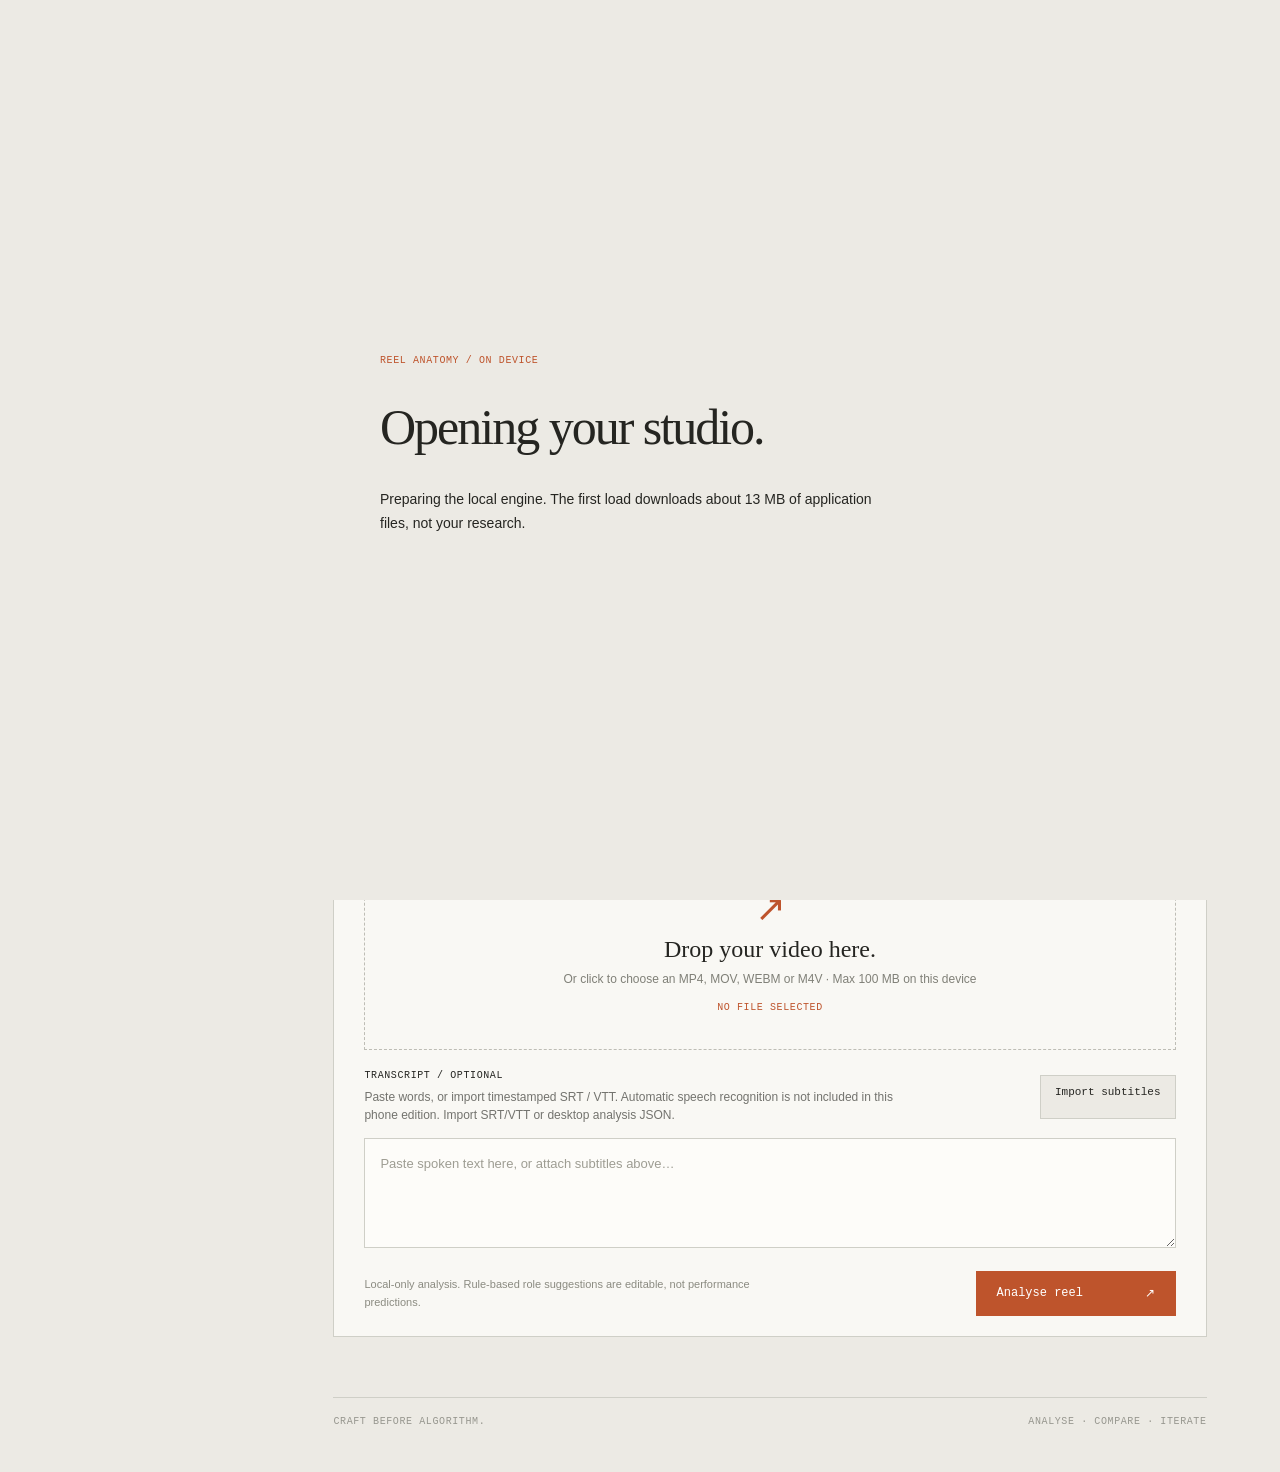
==== index.html @ b892394a "Publish standalone phone studio build fe74032a5f637b18" ====
<!doctype html>
<html lang="en">
<head>
  <meta charset="utf-8">
  <meta name="viewport" content="width=device-width, initial-scale=1, viewport-fit=cover">
  <meta name="referrer" content="no-referrer"><meta http-equiv="Content-Security-Policy" content="default-src 'self'; script-src 'self' 'unsafe-eval' 'wasm-unsafe-eval'; worker-src 'self' blob:; style-src 'self' 'unsafe-inline'; img-src 'self' data: blob:; media-src 'self' blob:; connect-src 'self'; object-src 'none'; base-uri 'self'; form-action 'none'"><meta name="theme-color" content="#eceae4">
  <link rel="manifest" href="./manifest.webmanifest">
  <link rel="apple-touch-icon" href="./icons/icon-180.png">
  <meta name="apple-mobile-web-app-capable" content="yes">
  <meta name="apple-mobile-web-app-status-bar-style" content="default">
  <meta name="apple-mobile-web-app-title" content="Reel Anatomy">
  <title>Reel Anatomy · Creative analysis workbench</title>
  <link rel="stylesheet" href="./web/style.css">
  <link rel="stylesheet" href="./web/studio.css">
  <link rel="stylesheet" href="./phone.css">
<link rel="icon" href="./icons/icon-192.png"></head>
<body>
  <div class="shell">
    <header class="topbar">
      <div class="brand" aria-label="Reel Anatomy">
        <div class="brand-mark"><span></span><span></span><span></span></div>
        <div class="brand-name">REEL <strong>ANATOMY</strong></div>
      </div>
      <div class="top-center">ON-DEVICE RESEARCH / FILMING STUDIO <span class="version">04</span></div>
      <button id="install-phone" class="outline-button">Install</button><div class="header-right"><span class="live-dot"></span><span id="system-status">Checking local engine</span></div>
    </header>
    <div class="workspace">
      <aside class="sidebar">
        <div class="side-top">
          <div class="eyebrow">LIBRARY <span id="project-count">00</span></div>
          <button class="side-new" id="new-project">+ New analysis</button>
        </div>
        <nav id="project-list" class="project-list" aria-label="Saved projects"></nav>
        <div class="side-bottom">
          <span class="eyebrow">WORKFLOW</span>
          <p>01 / Import a video</p>
          <p>02 / Inspect speech &amp; edits</p>
          <p>03 / Compare what performed</p>
          <div class="privacy">PRIVATE BY DESIGN <span>↗</span><small>Video stays on this device. No automatic Instagram scraping or paid AI calls.</small></div>
        </div>
      </aside>
      <main class="main">
        <nav class="workspace-tabs" aria-label="Research workflow">
          <button data-studio-tab="library">Library</button><button data-studio-tab="breakdown" class="selected">Breakdown</button><button data-studio-tab="patterns">Patterns</button><button data-studio-tab="create">Studio</button><button data-studio-tab="results">Results</button><button data-studio-tab="settings" class="settings-tab">Settings</button>
        </nav>
        <div class="research-bar"><label>RESEARCH PROJECT <select id="research-select" aria-label="Research project"></select></label><button id="new-research" class="outline-button">New project</button><span id="research-context"></span></div>
        <section id="studio-library" class="studio-pane" hidden>
          <div class="studio-heading"><span class="kicker">01 / RESEARCH LIBRARY</span><h1>Find the pattern.<br><em>Keep the evidence.</em></h1><p>Collect relevant videos, not just winners. Keep source footage, observed results and your own experiments separate.</p></div>
          <form id="research-form" class="studio-card" hidden><h3>Define the question</h3><div class="form-grid"><label>Project name<input name="title" maxlength="120" required></label><label>Platform<select name="platform"><option value="instagram">Instagram</option><option value="youtube">YouTube</option><option value="tiktok">TikTok</option><option value="other">Other</option></select></label><label>Topic<input name="topic" maxlength="500" required></label><label>Audience<input name="audience" maxlength="500" required></label><label class="span-two">Objective<input name="objective" maxlength="500" required></label></div><button class="primary-button">Create research project</button></form>
          <details class="studio-card intake" open><summary>Import a collection</summary><p>Processing stays on this device. Keep the app visible while inspecting videos. Identical footage and transcripts reuse analysis; distinct publications remain separate records.</p>
            <form id="queue-form"><div class="form-grid"><label class="span-two">Videos<input id="queue-files" type="file" multiple accept=".mp4,.mov,.webm,.m4v" required></label><label class="span-two">Optional subtitles, matched by video filename<input id="queue-captions" type="file" multiple accept=".srt,.vtt,.txt"></label><label>Collection<select name="collection"><option value="reference">Reference posts</option><option value="own">Our published posts</option><option value="draft">Our drafts</option></select></label><label>Creator<input name="creator" maxlength="100" placeholder="Same creator name across comparable posts"></label><label>Topic cohort<input name="cohort" maxlength="120" placeholder="Example: software demonstrations"></label><label>Distribution<select name="distribution"><option value="unknown">Unknown</option><option value="organic">Organic, confirmed</option><option value="paid">Paid promotion</option></select></label></div><label class="check-label"><input name="rights_confirmed" type="checkbox" required> I own this footage or have permission to process it.</label><div class="actions"><button id="queue-submit" class="primary-button">Add to analysis queue ↗</button><span id="queue-upload-note" role="status"></span></div></form>
          </details>
          <div class="studio-card"><div class="section-top"><h3>Processing queue</h3><button id="queue-toggle" class="outline-button">Pause queue</button></div><p class="small-note">One worker at a time. Interrupted jobs require explicit resume. Pausing takes effect after the current job.</p><div id="queue-list"></div></div>
          <div class="library-tools"><label class="grow">Search titles, creators and transcripts<input id="research-search" type="search" placeholder="Find a phrase or subject…"></label><label>Collection<select id="collection-filter"><option value="">All collections</option><option value="reference">References</option><option value="own">Our posts</option><option value="draft">Our drafts</option></select></label></div>
          <div class="actions"><label class="file-mini">Import metadata CSV<input id="research-metadata-csv" type="file" accept=".csv"></label><label class="file-mini">Import snapshots CSV<input id="research-snapshot-csv" type="file" accept=".csv"></label><button id="export-library-template" class="outline-button">Export metadata template</button><button id="export-snapshot-template" class="outline-button">Snapshot template</button><button id="export-research" class="outline-button">Export research data</button></div>
          <div id="csv-import-result" class="small-note" role="status"></div><div id="research-posts" class="research-posts"></div>
        </section>
        <section id="studio-patterns" class="studio-pane" hidden>
          <div class="studio-heading"><span class="kicker">03 / PATTERNS</span><h1>Compare fairly.<br><em>Question the winners.</em></h1><p>Compare performance relative to earlier posts from the same creator. These are exploratory associations, never promises of virality.</p></div>
          <div class="library-tools"><label>Observation window<select id="pattern-window"><option value="24h">24 hours ± 6 hours</option><option value="72h">72 hours ± 12 hours</option><option value="7d">7 days ± 1 day</option><option value="lifetime">Lifetime, not age-matched</option></select></label><label>Metric definition<select id="pattern-definition"><option value="instagram_views">Instagram views</option><option value="youtube_views">YouTube views</option><option value="youtube_engaged_views">YouTube engaged views</option><option value="tiktok_views">TikTok views</option><option value="manual_views">Manually defined views</option></select></label><button id="find-patterns" class="primary-button">Compare evidence</button></div><div id="pattern-output"></div>
        </section>
        <section id="studio-create" class="studio-pane" hidden>
          <div class="studio-heading"><span class="kicker">04 / PRODUCTION STUDIO</span><h1>Make something<br><em>worth testing.</em></h1><p>Start with your audience, a truthful promise and footage you can actually make. Relevant examples inform structure, not imitation.</p></div>
          <form id="brief-form" class="studio-card"><div class="section-top"><h3>Our next post</h3><span class="pill">ORIGINAL BRIEF</span></div><div class="form-grid"><label>Topic<input name="topic" required maxlength="250" placeholder="What are we showing?"></label><label>Audience<input name="audience" required maxlength="500" placeholder="Who is this useful for?"></label><label>Goal<input name="goal" required maxlength="120" placeholder="Qualified interest, saves, shares…"></label><label class="span-two">Pattern to test, not a promised result<select id="brief-pattern" name="pattern_key"><option value="">Use my brief without a pattern claim</option><option value="opening_question">Question in the opening</option><option value="early_demo">Show the demonstration early</option><option value="early_proof">Show proof early</option><option value="cta">One clear call to action</option><option value="frequent_cuts">Purposeful visual changes</option></select></label><input type="hidden" id="brief-pattern-window" name="pattern_window" value="72h"><input type="hidden" id="brief-pattern-definition" name="pattern_definition" value="instagram_views"><label>Length in seconds<input name="duration" type="number" min="10" max="120" value="30" required></label><label class="span-two">The honest promise<input name="promise" required maxlength="500" placeholder="What can the viewer learn or see?"></label><label class="span-two">Method / what you will demonstrate<textarea name="method" required maxlength="800" rows="3"></textarea></label><label class="span-two">Actual proof or evidence you can show<textarea name="proof" required maxlength="1500" rows="3" placeholder="Use verified facts. Do not invent a result to complete the story."></textarea></label><label>Available footage<input name="footage" required maxlength="800" placeholder="Screen capture, talking head, product close-up…"></label><label>Tone<input name="tone" maxlength="120" placeholder="Direct, practical, calm…"></label><label class="span-two">One call to action<input name="cta" required maxlength="300"></label></div><button class="primary-button" id="create-plan">Build filming brief ↗</button><p class="small-note">The included planner is a transparent structured tool. Learned refinement belongs to the desktop edition; transfer its results by JSON.</p></form>
          <div class="library-tools"><label class="grow">Saved filming briefs<select id="plan-select"><option value="">Choose a brief</option></select></label><button id="load-plan" class="outline-button">Open brief</button></div><div id="plan-output"></div>
          <div class="studio-card"><h3>Review the rough cut</h3><p>Measure the uploaded draft against the selected brief. Checks cite actual timestamps and distinguish suggestions from observations.</p><form id="draft-review-form"><div class="form-grid"><label>Our draft<select id="draft-review-post" required></select></label><button class="primary-button">Review against open brief</button></div></form><div id="draft-review-output"></div></div>
        </section>
        <section id="studio-results" class="studio-pane" hidden>
          <div class="studio-heading"><span class="kicker">05 / RESULTS</span><h1>Write the hypothesis.<br><em>Then meet reality.</em></h1><p>Freeze what you intend to test before publication. Keep the original brief and record outcomes, including the ones that disappoint.</p></div>
          <form id="experiment-form" class="studio-card"><h3>Plan a test</h3><div class="form-grid"><label>Filming brief<select id="experiment-plan" required></select></label><label>Our draft / post<select id="experiment-post" required></select></label><label class="span-two">The one major change<textarea name="change" required maxlength="1000" rows="2" placeholder="Show the outcome before the explanation instead of introducing myself first."></textarea></label><label class="span-two">Hypothesis<textarea name="hypothesis" maxlength="1000" rows="2" placeholder="Leave blank to use the brief's hypothesis."></textarea></label><label class="span-two">Observation window<select name="window"><option value="72h">72 hours</option><option value="24h">24 hours</option><option value="7d">7 days</option></select></label><label class="span-two">Primary metric<input name="primary_metric" maxlength="200" placeholder="Leave blank to use the brief's metric."></label></div><button class="primary-button">Record prospective test</button></form><div id="experiment-output"></div>
        </section>
        <section id="studio-settings" class="studio-pane" hidden><div class="studio-heading"><span class="kicker">ON-DEVICE WORKSPACE</span><h1>Your research.<br><em>In your hands.</em></h1><p>This edition works without a desktop connection, account or pairing code. Research and video stay in this browser. There is no automatic cross-device sync.</p></div>
<div class="studio-card"><h3>Bring your work with you</h3><p>Import desktop analysis JSON, a research export, or a phone backup. Importing an analysis does not transfer its original video. Attach that separately for playback.</p><label class="file-mini">Import JSON files<input id="import-phone-json" type="file" accept=".json,application/json" multiple></label><div class="actions"><button id="export-backup" class="primary-button">Export library backup</button><button id="export-recovery" class="outline-button">Export pre-restore recovery</button><button id="share-export" class="outline-button" hidden>Share last export</button></div><p class="small-note">Backups include research, scripts, observations and analysis, not source video files. Browser storage can be evicted. Export important work.</p></div>
<div class="studio-card"><h3>Playback and storage</h3><p>Open an imported video in Breakdown first, then attach its original file here.</p><label class="file-mini">Attach original video<input id="attach-media" type="file" accept="video/*,.mp4,.mov,.webm"></label><div class="actions"><button id="persist-storage" class="outline-button">Request persistent storage</button></div><p id="offline-status" class="small-note">The offline cache is being prepared.</p></div>
<div class="studio-card"><h3>What is doing the work?</h3><p>The existing desktop comparison and planning code runs here inside a Pyodide browser worker. Scripts use the same transparent structured planner, not a learned language model. Local video inspection samples visual changes; it is not frame-accurate scene recognition.</p><p>For automatic transcription and deeper desktop analysis, use the Windows version and import its JSON results. No model, relay, remote desktop access or cloud inference is enabled here.</p><p><a href="./DONORS.md">Open-source credits and provenance</a></p></div>
<div hidden><button id="refresh-models">Models</button><p id="model-status"></p><form id="model-form"><select id="model-select"></select><input type="checkbox" id="model-enable"><button>Save</button></form></div></section>
        <dialog id="post-dialog" class="post-dialog"><div class="section-top"><h2 id="post-dialog-title">Post evidence</h2><button id="close-post-dialog" class="outline-button">Close</button></div><form id="post-meta-form"><div class="form-grid"><label class="span-two">Title<input name="title" maxlength="120" required></label><label>Creator<input name="creator" maxlength="100"></label><label>Cohort<input name="cohort" maxlength="120"></label><label>Collection<select name="collection"><option value="reference">Reference</option><option value="own">Our published post</option><option value="draft">Our draft</option></select></label><label>Distribution<select name="distribution"><option value="unknown">Unknown</option><option value="organic">Organic, confirmed</option><option value="paid">Paid</option></select></label><label>Platform<select name="platform"><option value="instagram">Instagram</option><option value="youtube">YouTube</option><option value="tiktok">TikTok</option><option value="other">Other</option></select></label><label>Format<select name="format"><option value="reel">Reel</option><option value="short">Short</option><option value="video">Video</option><option value="carousel">Carousel</option><option value="text">Text</option></select></label><label>Published, in your local timezone<input name="published_at" type="datetime-local" step="1"></label><label>Source link<input name="source_url" type="url" placeholder="https://…"></label></div><label class="check-label"><input name="rights_confirmed" type="checkbox"> Processing rights confirmed</label><button class="primary-button">Save metadata</button></form><hr><h3>Record an actual observation</h3><form id="snapshot-form"><div class="form-grid"><label>Window<select name="window"><option value="24h">24 hours</option><option value="72h">72 hours</option><option value="7d">7 days</option><option value="lifetime">Lifetime / current total</option></select></label><label>Metric definition<select name="definition"><option value="instagram_views">Instagram views</option><option value="youtube_views">YouTube views</option><option value="youtube_engaged_views">YouTube engaged views</option><option value="tiktok_views">TikTok views</option><option value="manual_views">Manual views</option></select></label><label class="span-two">Observed, in your local timezone<input name="observed_at" type="datetime-local" step="1" required></label><label>Views<input name="views" type="number" min="0" step="1"></label><label>Engaged views, if supplied<input name="engaged_views" type="number" min="0" step="1"></label><label>Likes<input name="likes" type="number" min="0" step="1"></label><label>Saves<input name="saves" type="number" min="0" step="1"></label><label>Shares<input name="shares" type="number" min="0" step="1"></label><label>Comments<input name="comments" type="number" min="0" step="1"></label><label>Qualified conversions<input name="conversions" type="number" min="0" step="1"></label><label>Average watch time, seconds<input name="average_watch_seconds" type="number" min="0" max="86400" step="0.01"></label><label>3-second retention, percent<input name="retention_3s_pct" type="number" min="0" max="100" step="0.01"></label><label>Completion rate, percent<input name="completion_pct" type="number" min="0" max="100" step="0.01"></label><p class="small-note span-two">Enter watch-time and retention only when your analytics source explicitly supplies them. No retention curve is inferred from views.</p><label class="span-two">Source / provenance<input name="source" maxlength="500" required placeholder="Account export, screenshot, manually observed public count…"></label></div><button class="primary-button">Append observation</button><p class="small-note">Missing values remain unknown. Timed observations must match the recorded publication age.</p></form><div id="post-snapshots"></div><hr><h3>Semantic evidence</h3><button id="deep-analyse-post" disabled class="outline-button">Learned analysis: desktop only</button><div id="semantic-output"></div></dialog>

        <section id="start-view" class="start-view">
          <div class="intro-meta"><span>CONTENT RESEARCH TOOLKIT</span><span>REEL / SHORT / UGC</span></div>
          <div class="intro">
            <span class="issue">THE BREAKDOWN / NO. 001</span>
            <h1>See how<br>the <em>frame</em> works.</h1>
            <p class="intro-deck">Dissect short-form video into what is said, what is shown and where the edit changes. Separate creative observations from actual performance evidence.</p>
          </div>
          <div class="form-stage">
            <div class="form-topline"><span>START AN ANALYSIS</span><span>01 <span class="slash">/</span> 03</span></div>
            <form id="upload-form">
              <label class="check-label"><input type="checkbox" required> I have permission to process this video on this device.</label><label class="drop-zone" id="drop-zone">
                <input id="video-file" name="video" type="file" accept="video/mp4,video/quicktime,video/webm,.m4v" multiple required>
                <span class="drop-icon">↗</span>
                <span class="drop-heading">Drop your video here.</span>
                <span class="drop-sub">Or click to choose an MP4, MOV, WEBM or M4V · Max 100 MB on this device</span>
                <span id="chosen-name" class="chosen-name">NO FILE SELECTED</span>
              </label>
              <div class="import-options">
                <div>
                  <div class="field-label">TRANSCRIPT / OPTIONAL</div>
                  <p>Paste words, or import timestamped SRT / VTT. Automatic speech recognition is not included in this phone edition. Import SRT/VTT or desktop analysis JSON.</p>
                </div>
                <label class="file-mini">Import subtitles<input id="captions-file" type="file" accept=".srt,.vtt,.txt"></label>
              </div>
              <textarea id="transcript-input" spellcheck="true" rows="4" placeholder="Paste spoken text here, or attach subtitles above…"></textarea>
              <div class="form-bottom">
                <p id="upload-hint">Local-only analysis. Rule-based role suggestions are editable, not performance predictions.</p>
                <button class="primary-button" id="analyze-button" type="submit">Analyse reel <span>↗</span></button>
              </div>
              <div id="upload-progress" class="upload-progress" hidden><span class="spinner"></span><span id="progress-label">Processing the video…</span></div>
            </form>
          </div>
          <div class="bottom-note"><span>CRAFT BEFORE ALGORITHM.</span><span>ANALYSE · COMPARE · ITERATE</span></div>
        </section>
        <section id="analysis-view" hidden>
          <div class="analysis-head">
            <button class="back-link" id="back-to-library">← New analysis</button>
            <div class="analysis-topline"><span>FIELD REPORT <span id="report-no">/ 01</span></span><span id="save-indicator">LOCAL COPY</span></div>
            <div class="analysis-title-row"><div><div class="kicker">VIDEO DECONSTRUCTION</div><h2 id="report-title"></h2></div><button class="outline-button" id="save-button">Save corrections</button></div>
            <div class="report-meta"><span id="report-duration"></span><span id="report-utterances"></span><span id="report-cuts"></span><span id="report-source"></span></div>
            <div id="notice-list" class="notice-list"></div>
          </div>
          <div class="overview">
            <div class="video-column">
              <div class="panel-title"><span>01 / ORIGINAL FOOTAGE</span><span id="video-time">00:00</span></div>
              <div class="video-frame"><video id="player" controls playsinline preload="metadata"></video></div>
              <p class="panel-foot">Select a sentence or shot below to inspect its moment.</p>
            </div>
            <div class="breakdown-column">
              <div class="panel-title"><span>02 / STRUCTURE AT A GLANCE</span><span>PROVISIONAL TAGS</span></div>
              <div class="stat-grid">
                <div class="stat"><strong id="stat-sentences">0</strong><span>UTTERANCES</span></div>
                <div class="stat"><strong id="stat-shots">0</strong><span>SHOT INTERVALS</span></div>
                <div class="stat"><strong id="stat-cut-rate">0</strong><span>CUTS / MIN</span></div>
              </div>
              <div class="structure-title">NARRATIVE MIX <span>BY NUMBER OF UTTERANCES</span></div>
              <div id="role-breakdown" class="role-breakdown"></div>
              <div class="insight-note"><span>EDITOR'S NOTE</span><p id="structure-note"></p></div>
            </div>
          </div>
          <div class="timeline-panel">
            <div class="panel-title"><span>03 / CHRONOLOGICAL MAP</span><span>CLICK A BLOCK TO SEEK</span></div>
            <div class="timeline-label"><span>WHAT IS SAID</span><span>START → FINISH</span></div>
            <div class="timeline-track transcript-track" id="speech-track"></div>
            <div class="timeline-label second"><span>WHERE THE CUTS ARE</span><span>AUTOMATIC ESTIMATE</span></div>
            <div class="timeline-track shot-track" id="shot-track"></div>
            <div class="timeline-key" id="timeline-key"></div>
          </div>
          <section class="detail-panel">
            <div class="panel-title"><span>04 / SENTENCE-BY-SENTENCE</span><span id="sentence-count">0 ROWS</span></div>
            <div class="table-hdr"><span>IN / OUT</span><span>FUNCTION</span><span>SPOKEN CONTENT &amp; BASIS</span></div>
            <div id="sentence-rows"></div>
          </section>
          <section class="detail-panel">
            <div class="panel-title"><span>05 / SHOT INVENTORY</span><span>LABELS ARE EDITABLE</span></div>
            <p class="panel-desc">Shot boundaries are estimated from visual changes. Camera angles and scene descriptions require your review; these are not claimed as computer-vision classifications.</p>
            <div id="shot-grid" class="shot-grid"></div>
          </section>
          <section class="detail-panel performance">
            <div class="panel-title"><span>06 / REAL PERFORMANCE</span><span>USER-SUPPLIED METRICS ONLY</span></div>
            <p class="panel-desc">Enter actual numbers for this video. No estimated views, fabricated retention or automatic Instagram access.</p>
            <div class="metric-fields" id="metric-fields">
              <label>Views <input type="number" min="0" name="views" placeholder="—"></label>
              <label>Likes <input type="number" min="0" name="likes" placeholder="—"></label>
              <label>Saves <input type="number" min="0" name="saves" placeholder="—"></label>
              <label>Shares <input type="number" min="0" name="shares" placeholder="—"></label>
              <label>Comments <input type="number" min="0" name="comments" placeholder="—"></label>
            </div>
            <div class="actions"><button class="outline-button" id="export-json">Export full analysis (.json)</button><button class="outline-button" id="export-csv">Export sentences (.csv)</button><button class="outline-button" id="export-report">Export readable report (.md)</button></div>
          </section>
          <section class="detail-panel comparison">
            <div class="panel-title"><span>07 / ACROSS YOUR LIBRARY</span><span>DESCRIPTIVE COMPARISON</span></div>
            <p class="panel-desc">Compare reported views and engagement rate with structural observations. Missing metrics stay unknown, not zero. Similarity alone does not prove a technique caused success.</p>
            <div id="comparison-table"></div>
            <div class="actions"><label class="file-mini">Import metrics CSV<input type="file" id="import-metrics" accept=".csv,text/csv"></label><button class="outline-button" id="export-comparison">Export comparison (.csv)</button></div>
          </section>
          <div class="bottom-note"><span>CRAFT BEFORE ALGORITHM.</span><span>LOCAL · AUDITABLE · EDITABLE</span></div>
        </section>
      </main>
    </div>
    <div class="toast" id="toast" role="status" aria-live="polite"></div>
  </div>
<div id="boot" role="status"><div><span class="kicker">REEL ANATOMY / ON DEVICE</span><h1>Opening your studio.</h1><p id="boot-status">Preparing the local engine. The first load downloads about 13 MB of application files, not your research.</p></div></div>
<dialog id="install-dialog" class="post-dialog"><h2>Install on iPhone</h2><p>Open this page in Safari. Tap the More (…) or Share button, then <strong>Add to Home Screen</strong>. Turn on <strong>Open as Web App</strong>, then tap Add.</p><p>If Add to Home Screen is missing, scroll to Edit Actions and add it. In an embedded browser, open the page in Safari first.</p><p>Install before adding important work. Safari and the Home Screen app may use separate storage. Use Export library backup and Import JSON to transfer data when needed.</p><button id="close-install" class="primary-button">Done</button></dialog>
<script type="module" src="./phone.mjs"></script></body>
</html>
---- web/style.css ----
/* Local-first: no remote font requests. Falls back to installed system fonts. */
:root{--paper:#eceae4;--white:#f9f8f4;--ink:#252521;--muted:#878780;--line:#cfcfc7;--accent:#be542c;--accent-soft:#efd2c5;--cream:#e5e1d6;--mono:'DM Mono','Consolas',monospace;--sans:'DM Sans','Arial',sans-serif;--serif:'Playfair Display',Georgia,serif}
*{box-sizing:border-box}html{scroll-behavior:smooth}body{margin:0;background:var(--paper);color:var(--ink);font-family:var(--sans);font-size:14px}button,input,textarea,select{font:inherit}button{cursor:pointer}button:focus-visible,input:focus-visible,textarea:focus-visible,select:focus-visible{outline:2px solid var(--accent);outline-offset:3px}a{color:inherit}
[hidden]{display:none!important}::selection{background:var(--accent-soft)}
.topbar{height:72px;display:flex;align-items:center;justify-content:space-between;gap:20px;padding:0 31px 0 30px;border-bottom:1px solid var(--line);background:#efeee9;position:sticky;top:0;z-index:20}
.brand{display:flex;align-items:center;gap:12px;min-width:230px}.brand-mark{width:30px;height:30px;border:1.8px solid var(--ink);border-radius:50%;position:relative;display:flex;align-items:center;justify-content:center;gap:3px;transform:rotate(-15deg)}.brand-mark span{width:3px;background:var(--ink);height:8px}.brand-mark span:nth-child(2){height:17px}.brand-mark span:nth-child(3){height:12px}.brand-name{font-size:14px;letter-spacing:.08em;font-weight:400;white-space:nowrap}.brand-name strong{font-weight:700}
.top-center{font:10px var(--mono);letter-spacing:.065em;color:#777970;text-align:center}.version{border:1px solid #aaa99f;padding:4px 6px;margin-left:7px;color:#62655c}.header-right{display:flex;align-items:center;gap:9px;font:10px var(--mono);color:#6d706b;text-transform:uppercase;min-width:230px;justify-content:flex-end}.live-dot{width:7px;height:7px;border-radius:100%;background:#789571}
.workspace{display:grid;grid-template-columns:260px minmax(0,1fr);min-height:calc(100vh - 72px)}
.sidebar{border-right:1px solid var(--line);display:flex;flex-direction:column;min-height:calc(100vh - 72px);position:sticky;top:72px;height:calc(100vh - 72px);overflow-y:auto;background:var(--paper)}
.side-top{padding:36px 20px 20px}.eyebrow,.kicker,.issue,.intro-meta,.form-topline,.panel-title,.table-hdr,.timeline-label,.timeline-key,.bottom-note,.analysis-topline,.report-meta,.field-label,.metric-fields label,.stat span,.structure-title,.privacy,.chosen-name,.upload-progress,.notice-list,.back-link{font-family:var(--mono);font-size:10px;letter-spacing:.06em}
.eyebrow{display:flex;justify-content:space-between;color:#6b6b64}.side-new{background:var(--ink);color:white;border:0;text-align:left;width:100%;margin:22px 0 0;padding:15px 14px;font:12px var(--mono);display:flex;justify-content:space-between}.side-new:hover{background:var(--accent)}
.project-list{flex:1;display:block;border-top:1px solid var(--line)}.project-nav{border:0;border-bottom:1px solid var(--line);background:transparent;display:flex;flex-direction:column;gap:7px;width:100%;text-align:left;padding:17px 20px 17px 24px;position:relative}.project-nav:hover,.project-nav.active{background:#e0ded5}.project-nav.active:before{content:'';position:absolute;left:0;top:0;bottom:0;width:3px;background:var(--accent)}.project-nav strong{font-size:13px;font-weight:600;white-space:nowrap;overflow:hidden;text-overflow:ellipsis;width:100%}.project-nav small{font:9px var(--mono);color:var(--muted)}.empty-library{padding:28px 20px;color:var(--muted);line-height:1.6;font-size:12px}
.side-bottom{padding:26px 20px;margin-top:auto;border-top:1px solid var(--line)}.side-bottom p{font:10px var(--mono);color:#7e7e76;margin:15px 0}.privacy{border-top:1px solid var(--line);margin-top:24px;padding-top:20px;font-size:9px;color:var(--ink);display:block}.privacy span{float:right}.privacy small{font:11px/1.6 var(--sans);display:block;color:#76766e;margin-top:9px;letter-spacing:normal}
.main{min-width:0;max-width:1680px;width:100%;margin:0 auto}.start-view{min-height:calc(100vh - 72px);padding:34px 7.2% 0}.intro-meta{display:flex;justify-content:space-between;color:#828078;border-bottom:1px solid var(--line);padding-bottom:17px}.intro{padding:65px 0 44px}.issue{color:var(--accent)}.intro h1{font-size:clamp(58px,8.4vw,132px);line-height:.95;font-family:var(--serif);font-weight:500;letter-spacing:-.055em;margin:19px 0 31px}.intro h1 em{font-weight:500;color:var(--accent)}.intro-deck{font-size:16px;color:#686860;line-height:1.65;max-width:560px;margin:0}
.form-stage{max-width:940px;border:1px solid var(--line);background:var(--white);padding:0 30px 20px;margin-bottom:60px}.form-topline{display:flex;justify-content:space-between;padding:22px 0;border-bottom:1px solid var(--line)}.slash{color:var(--accent)}.drop-zone{display:flex;align-items:center;flex-direction:column;justify-content:center;min-height:197px;border:1px dashed #bebdb5;margin-top:24px;padding:18px;transition:background .2s,border-color .2s;text-align:center;position:relative}.drop-zone:hover,.drop-zone.dragover{background:#f3eee6;border-color:var(--accent)}.drop-zone input{position:absolute;inset:0;opacity:0;width:100%;cursor:pointer}.drop-icon{font-family:var(--serif);font-size:37px;color:var(--accent);line-height:1}.drop-heading{font:500 24px var(--serif);margin:9px 0}.drop-sub{font-size:12px;color:#808078}.chosen-name{font-size:10px;color:var(--accent);margin-top:16px}.import-options{display:flex;align-items:center;justify-content:space-between;gap:15px;padding:20px 0 14px}.import-options p{font-size:12px;color:#73736e;margin:7px 0 0;max-width:530px;line-height:1.5}.file-mini{position:relative;padding:10px 14px;border:1px solid var(--line);font:11px var(--mono);white-space:nowrap;cursor:pointer;background:var(--paper)}.file-mini input{position:absolute;inset:0;opacity:0;cursor:pointer;width:100%}textarea{border:1px solid var(--line);background:#fdfcf9;width:100%;padding:15px;resize:vertical;min-height:80px;color:var(--ink);font:13px/1.5 var(--sans)}textarea::placeholder{color:#9e9d93}.form-bottom{display:flex;gap:15px;align-items:center;justify-content:space-between;padding:20px 0 0}.form-bottom p{font:11px/1.6 var(--sans);max-width:420px;color:#8b8b81;margin:0}.primary-button{background:var(--accent);border:0;color:white;font:12px var(--mono);padding:15px 21px;display:flex;justify-content:space-between;gap:50px;min-width:200px}.primary-button:hover{background:#a64422}.primary-button:disabled{opacity:.5;cursor:not-allowed}.upload-progress{display:flex;gap:10px;align-items:center;padding-top:20px;color:var(--accent)}.spinner{height:13px;width:13px;border-radius:100%;border:2px solid #e4b6a5;border-top-color:var(--accent);animation:spin .8s linear infinite}@keyframes spin{to{transform:rotate(360deg)}}
.bottom-note{display:flex;justify-content:space-between;gap:20px;border-top:1px solid var(--line);padding:18px 0 28px;color:#97978f}
#analysis-view{padding:27px 5% 20px}.back-link{border:0;background:transparent;color:var(--accent);padding:0;margin:0 0 30px}.analysis-topline{display:flex;justify-content:space-between;padding-bottom:16px;border-bottom:1px solid var(--line);color:#84837a}.analysis-title-row{display:flex;justify-content:space-between;align-items:end;gap:24px;margin:25px 0}.kicker{color:var(--accent)}.analysis-title-row h2{font:500 clamp(32px,4vw,56px)/1.07 var(--serif);margin:12px 0 0;letter-spacing:-.035em;overflow-wrap:anywhere}.outline-button{background:transparent;border:1px solid #a8a89e;padding:11px 14px;font:10px var(--mono);white-space:nowrap;color:var(--ink)}.outline-button:hover{border-color:var(--accent);color:var(--accent)}.report-meta{display:flex;flex-wrap:wrap;gap:18px;padding-bottom:23px;color:#7c7d75}.report-meta span:not(:first-child):before{content:'·';margin-right:17px;color:#adaca3}.notice-list{padding:0 0 8px}.notice{border-left:2px solid var(--accent);padding:9px 12px;background:#e9dbcd;margin-bottom:6px;line-height:1.5;color:#80533e}
.overview{display:grid;grid-template-columns:minmax(0,1.25fr) minmax(310px,.75fr);gap:30px;border-top:1px solid var(--line);padding:24px 0 36px}.panel-title{display:flex;justify-content:space-between;gap:15px;color:#65665e;margin-bottom:20px}.panel-title span:last-child{color:#9b9b91}.video-frame{aspect-ratio:16/9;background:#181817;display:flex;align-items:center;justify-content:center;overflow:hidden}.video-frame video{display:block;width:100%;height:100%;object-fit:contain}.panel-foot{font-size:11px;color:#8e8d84}
.breakdown-column{border:1px solid var(--line);background:#f3f1ea;padding:20px}.stat-grid{display:grid;grid-template-columns:repeat(3,1fr);border-top:1px solid var(--line);border-bottom:1px solid var(--line);margin-bottom:25px}.stat{padding:22px 10px 18px;text-align:center;display:flex;flex-direction:column;gap:12px}.stat+.stat{border-left:1px solid var(--line)}.stat strong{font:500 38px var(--serif);letter-spacing:-.05em}.stat span{font-size:8px;color:#8a8a80}.structure-title{display:flex;justify-content:space-between;gap:8px;margin:0 0 15px}.structure-title span{color:#aaa99f;font-size:8px}.role-breakdown{display:flex;flex-direction:column;gap:13px}.role-line{display:grid;grid-template-columns:94px minmax(0,1fr) 26px;align-items:center;gap:11px;font-size:11px}.role-line label{white-space:nowrap}.role-line b{font:10px var(--mono);font-weight:400;text-align:right}.meter{height:7px;background:#dedbd2}.meter div{height:100%;background:var(--ink)}.role-line.is-hook .meter div{background:var(--accent)}.insight-note{margin-top:27px;border-top:1px solid var(--line);padding-top:18px}.insight-note span{font:10px var(--mono);color:var(--accent)}.insight-note p{font:14px/1.55 var(--serif);margin:9px 0 0}
.timeline-panel,.detail-panel{border-top:1px solid var(--line);padding:28px 0 35px}.timeline-label{display:flex;justify-content:space-between;color:#818177;margin:20px 0 8px}.timeline-label.second{margin-top:20px}.timeline-track{height:45px;display:flex;position:relative;background:#dad8d0;overflow:hidden}.timeline-track button{position:absolute;border:0;border-right:2px solid var(--paper);top:0;bottom:0;min-width:3px;padding:0;overflow:hidden;cursor:pointer}.transcript-track button{background:#918f85}.transcript-track button.hook{background:var(--accent)}.transcript-track button.cta{background:#3d6258}.transcript-track button.problem{background:#ac8f5a}.transcript-track button:hover,.shot-track button:hover{filter:brightness(.78)}.shot-track{height:25px}.shot-track button{background:#a7a49a}.shot-track button:nth-child(even){background:#7c7d77}.timeline-key{display:flex;gap:17px;margin-top:14px;color:#85847a;flex-wrap:wrap}.legend-dot{display:inline-block;vertical-align:middle;width:8px;height:8px;margin-right:5px;background:#918f85}.legend-dot.hook{background:var(--accent)}.legend-dot.cta{background:#3d6258}.legend-dot.problem{background:#ac8f5a}
.table-hdr,.sentence-row{display:grid;grid-template-columns:120px 150px minmax(0,1fr);gap:18px;align-items:start}.table-hdr{border-bottom:1px solid var(--ink);padding:14px 0;color:#818177}.sentence-row{border-bottom:1px solid var(--line);padding:20px 0;position:relative}.sentence-row:hover{background:#e7e3d8}.time-button{border:0;background:transparent;color:var(--accent);font:11px var(--mono);text-align:left;padding:0}.role-select{max-width:135px;width:100%;padding:7px 4px;background:#eeece5;border:1px solid #b9b8ae;font:10px var(--mono)}.row-text{width:100%;font:16px/1.4 var(--serif);padding:1px 0;border:0;border-bottom:1px dashed transparent;background:transparent;resize:vertical;min-height:35px}.row-text:focus{border-color:var(--accent);outline:none}.row-reason{font-size:11px;color:#8a887f;margin-top:5px;line-height:1.5}
.panel-desc{font-size:12px;line-height:1.6;color:#85847c;max-width:710px;margin:-3px 0 20px}.shot-grid{display:grid;grid-template-columns:repeat(auto-fill,minmax(185px,1fr));gap:14px}.shot-card{background:#f8f7f2;border:1px solid var(--line);padding:0 0 14px}.shot-card img{display:block;width:100%;aspect-ratio:16/9;object-fit:cover;background:#c9c6be;cursor:pointer}.shot-body{padding:12px 12px 0}.shot-time{font:10px var(--mono);color:var(--accent);display:flex;justify-content:space-between;margin-bottom:9px}.shot-card input{background:transparent;border:0;border-bottom:1px solid var(--line);padding:7px 0;width:100%;font:13px var(--sans)}.shot-card input:focus{outline:none;border-color:var(--accent)}
.metric-fields{display:grid;grid-template-columns:repeat(5,minmax(0,1fr));gap:12px}.metric-fields label{display:flex;flex-direction:column;gap:9px;color:#838179}.metric-fields input{width:100%;border:1px solid var(--line);background:var(--white);padding:12px;font:14px var(--sans);color:var(--ink)}.actions{display:flex;gap:9px;margin-top:25px;flex-wrap:wrap}.comparison-table{width:100%;border-collapse:collapse}.comparison-table th,.comparison-table td{border-bottom:1px solid var(--line);padding:13px 10px;text-align:left;font-size:12px}.comparison-table th{font:9px var(--mono);color:#8b8b82}.comparison-table td:first-child{max-width:250px;overflow-wrap:anywhere}.comparison-table td.number{text-align:right;font:11px var(--mono)}.comparison-table th:not(:first-child){text-align:right}.comparison-table tr.current{background:#e6e0d4}.no-comparison{padding:30px 0;color:var(--muted);font-size:12px}
.toast{position:fixed;right:24px;bottom:24px;background:var(--ink);color:white;padding:15px 19px;font:12px var(--mono);z-index:99;max-width:360px;opacity:0;transform:translateY(15px);transition:.2s;pointer-events:none}.toast.visible{opacity:1;transform:translateY(0)}
@media(max-width:1100px){.workspace{grid-template-columns:210px minmax(0,1fr)}.brand{min-width:auto}.top-center{display:none}.header-right{min-width:auto}.start-view{padding-left:6%;padding-right:6%}.overview{grid-template-columns:1fr}.breakdown-column{max-width:none}}
@media(max-width:680px){.topbar{height:58px;padding:0 16px}.header-right{font-size:9px}.brand-name{font-size:12px}.brand-mark{width:26px;height:26px}.workspace{display:block}.sidebar{position:static;min-height:0;height:auto;border-right:0;border-bottom:1px solid var(--line);display:block}.side-top{padding:13px 17px;display:flex;align-items:center;justify-content:space-between}.side-top .eyebrow{gap:10px}.side-new{margin:0;width:auto;padding:10px 12px;font-size:10px}.project-list{display:flex;overflow-x:auto;border-top:0;gap:0}.project-nav{min-width:170px;max-width:190px;border-bottom:0;border-right:1px solid var(--line);padding:12px}.empty-library{padding:8px 17px}.side-bottom{display:none}.start-view{padding:23px 18px 0}.intro{padding:50px 0 32px}.intro h1{font-size:clamp(52px,14vw,75px)}.intro-deck{font-size:14px}.form-stage{padding:0 16px 15px}.drop-zone{min-height:165px}.form-bottom{align-items:stretch;flex-direction:column}.form-bottom .primary-button{width:100%}#analysis-view{padding:23px 17px 10px}.analysis-title-row{align-items:start;flex-direction:column}.report-meta{gap:9px}.report-meta span:not(:first-child):before{margin-right:8px}.table-hdr,.sentence-row{grid-template-columns:89px minmax(0,1fr);gap:8px}.table-hdr span:nth-child(2){display:none}.sentence-row .role-select{grid-column:2;grid-row:1;width:150px}.sentence-row .row-content{grid-column:1/-1}.row-text{font-size:15px}.metric-fields{grid-template-columns:repeat(2,minmax(0,1fr))}.overview{gap:20px}.stat strong{font-size:31px}.intro-meta{font-size:8px}.panel-title{font-size:8px}.structure-title{font-size:9px}.privacy{display:none}}
---- web/studio.css ----
/* Research and production controls, using the existing editorial design system. */
.workspace-tabs{display:flex;gap:4px;flex-wrap:wrap;padding:20px 5% 0;border-bottom:1px solid var(--line);background:var(--paper)}
.workspace-tabs button{border:0;border-bottom:3px solid transparent;background:transparent;padding:12px 13px;color:#6b6b63;font:12px var(--mono)}
.workspace-tabs button.selected{border-color:var(--accent);color:var(--accent)}.workspace-tabs .settings-tab{margin-left:auto}
.research-bar{padding:14px 5%;display:flex;align-items:center;gap:14px;border-bottom:1px solid var(--line);font:10px var(--mono)}.research-bar label{display:flex;align-items:center;gap:10px}.research-bar select{padding:7px;border:1px solid var(--line);background:var(--white);max-width:260px}.research-bar>span{color:var(--muted);margin-left:auto;max-width:40%;line-height:1.5}
.studio-pane{padding:34px 5% 60px;max-width:1400px}.studio-heading{margin:7px 0 33px;max-width:800px}.studio-heading h1{font:500 clamp(38px,4.3vw,70px)/1.02 var(--serif);letter-spacing:-.045em;margin:16px 0 20px}.studio-heading h1 em{color:var(--accent)}.studio-heading p,.studio-card>p{color:#6c6b61;line-height:1.65;font-size:14px;max-width:760px}
.studio-card{border:1px solid var(--line);background:var(--white);padding:24px;margin-bottom:22px}.studio-card summary{font:500 23px var(--serif);cursor:pointer}.studio-card h3{font:500 23px var(--serif);margin:0 0 16px}.section-top{display:flex;align-items:center;justify-content:space-between;gap:15px;margin-bottom:15px}.section-top h3{margin:0}
.form-grid{display:grid;grid-template-columns:repeat(2,minmax(0,1fr));gap:18px;margin:20px 0}.form-grid label,.library-tools label,#model-form>label{display:flex;flex-direction:column;gap:8px;color:#66665d;font:11px/1.4 var(--mono)}.form-grid input,.form-grid select,.form-grid textarea,.library-tools input,.library-tools select,#model-select,.plan-editor textarea,.plan-editor input,.experiment-assessment{width:100%;min-width:0;border:1px solid var(--line);padding:11px;background:#fffefa;color:var(--ink);font:14px/1.5 var(--sans)}.form-grid .span-two{grid-column:1/-1}.check-label{display:flex!important;align-items:center;gap:9px;margin:17px 0;font:12px/1.6 var(--sans)!important;color:#68665b}.check-label input{width:auto}.small-note{font:12px/1.6 var(--sans);color:#77776c;overflow-wrap:anywhere}.studio-card .small-note{font-size:12px}.library-tools{display:flex;align-items:end;gap:15px;flex-wrap:wrap;margin:25px 0 20px}.library-tools .grow{flex:1;min-width:180px}.library-tools label{min-width:150px}.research-posts{display:grid;gap:12px;margin-top:25px}.research-post{display:grid;grid-template-columns:minmax(0,1fr) auto;gap:20px;padding:22px;border:1px solid var(--line);background:#f5f3ed}.research-post h3{font:500 23px/1.2 var(--serif);margin:8px 0 10px;overflow-wrap:anywhere}.research-post p{color:#7b796d;font:11px/1.6 var(--mono);margin:0}.research-post .actions{margin:0;align-items:center;justify-content:flex-end;max-width:300px}.pill{font:9px var(--mono);border:1px solid #b7b6a9;padding:5px 7px;display:inline-block;color:#6c6d62;text-transform:uppercase;margin-right:8px}.empty-state{padding:35px;border:1px dashed var(--line);font:15px/1.7 var(--serif);color:#79776a;margin:20px 0}.queue-row{display:flex;align-items:center;justify-content:space-between;border-top:1px solid var(--line);gap:15px;padding:13px 0}.queue-row strong{font-size:13px}.queue-row small{display:block;color:#858174;line-height:1.5;margin-top:4px}.queue-row .actions{margin:0}.queue-row[data-state="failed"]{border-left:3px solid var(--accent);padding-left:10px}.queue-row[data-state="complete"] .pill{border-color:#85937e;color:#526a4d}
.pattern-grid{display:grid;grid-template-columns:repeat(2,minmax(0,1fr));gap:16px}.pattern-grid .studio-card{margin:0}.pattern-numbers{font:500 34px var(--serif);margin:15px 0 7px}.pattern-numbers small{font:11px var(--mono);color:#7c7c72}.evidence-link{border:0;background:transparent;color:var(--accent);padding:5px 0;text-align:left;text-decoration:underline;font-size:12px;display:block}.limits-box{border-left:3px solid var(--accent);background:#e9e3d6;padding:15px 20px;margin:20px 0;color:#726451;font-size:12px;line-height:1.7}.limits-box p{margin:6px 0}.mini-stats{display:flex;gap:25px;flex-wrap:wrap;margin:20px 0}.mini-stats strong{font:500 35px var(--serif);display:block}.mini-stats span{font:10px var(--mono);color:#77796e}.post-dialog{width:min(760px,calc(100vw - 24px));max-height:88vh;overflow:auto;border:1px solid var(--line);background:var(--white);padding:27px;color:var(--ink)}.post-dialog::backdrop{background:#17171488}.post-dialog h2{font:500 31px var(--serif);margin:0;overflow-wrap:anywhere}.post-dialog h3{font:500 23px var(--serif)}.post-dialog hr{border:0;border-top:1px solid var(--line);margin:30px 0}.snapshot-entry,.semantic-entry,.review-observation{border-bottom:1px solid var(--line);padding:13px 0;overflow-wrap:anywhere;font-size:13px;line-height:1.6}.semantic-entry label{display:flex;gap:9px;align-items:start}.semantic-entry input{margin-top:6px}.semantic-entry .pill{font-size:8px}.plan-openings{display:grid;grid-template-columns:repeat(3,minmax(0,1fr));gap:12px;margin:20px 0}.opening-option{border:1px solid var(--line);padding:17px;background:#f0ede4;text-align:left;font:16px/1.5 var(--serif)}.opening-option strong{display:block;font:10px var(--mono);color:var(--accent);margin-bottom:10px}.plan-beat{display:grid;grid-template-columns:90px minmax(0,1fr);gap:16px;border-top:1px solid var(--line);padding:21px 0}.plan-beat .beat-time{font:11px/1.7 var(--mono);color:var(--accent)}.plan-beat label{display:flex;flex-direction:column;gap:6px;margin:0 0 12px;font:10px var(--mono);color:#76756b}.plan-beat textarea{min-height:65px}.plan-editor .section-top{align-items:start}.plan-editor h2{font:500 35px var(--serif);margin:0}.plan-editor .primary-button{min-width:0}.hypothesis-label{display:flex;flex-direction:column;gap:10px;font:11px var(--mono);margin:20px 0}.hypothesis-label textarea{background:var(--white)}.experiment-card textarea{min-height:100px;margin-top:15px}.experiment-card p{line-height:1.6}.snapshot-table{width:100%;border-collapse:collapse;font-size:12px}.snapshot-table td,.snapshot-table th{text-align:left;border-bottom:1px solid var(--line);padding:10px 6px;overflow-wrap:anywhere}.snapshot-table th{font:10px var(--mono);color:#77746a}.inline-error{color:#953e22}.studio-pane code{overflow-wrap:anywhere}
@media(max-width:900px){.pattern-grid{grid-template-columns:1fr}.research-post{grid-template-columns:1fr}.research-post .actions{justify-content:flex-start;max-width:none}.plan-openings{grid-template-columns:1fr}.research-bar>span{display:none}}
@media(max-width:680px){.workspace-tabs{padding:10px 10px 0;gap:0}.workspace-tabs button{font-size:10px;padding:10px}.workspace-tabs .settings-tab{margin-left:0}.research-bar{padding:12px 17px;flex-wrap:wrap}.research-bar label{flex-direction:column;align-items:start;gap:6px}.research-bar select{max-width:230px}.research-bar .outline-button{margin-top:14px}.studio-pane{padding:26px 17px 40px}.studio-heading h1{font-size:43px}.studio-card{padding:17px}.form-grid{grid-template-columns:1fr;gap:14px}.form-grid .span-two{grid-column:auto}.library-tools{align-items:stretch;flex-direction:column}.library-tools label{min-width:0}.library-tools .primary-button{width:100%}.plan-beat{grid-template-columns:1fr;gap:8px}.plan-beat .beat-time{display:flex;gap:12px}.post-dialog{padding:18px}.post-dialog .section-top h2{font-size:24px}.snapshot-table{table-layout:fixed;font-size:10px}.queue-row{align-items:start}.queue-row .actions{flex-direction:column}.plan-editor .section-top{flex-direction:column}.section-top{flex-wrap:wrap}.plan-editor h2{font-size:29px}.workspace-tabs{overflow-x:auto;flex-wrap:nowrap}.workspace-tabs button{white-space:nowrap}}
---- phone.css ----
/* Standalone touch and safe-area layer, no pairing screen or relay controls. */
:root{--phone-safe-top:env(safe-area-inset-top,0px);--phone-safe-bottom:env(safe-area-inset-bottom,0px)}
body{padding-top:var(--phone-safe-top);padding-bottom:calc(var(--phone-safe-bottom) + 18px)}
.topbar{top:var(--phone-safe-top)}.sidebar{top:calc(72px + var(--phone-safe-top));height:calc(100dvh - 72px - var(--phone-safe-top))}
button,input,select,.file-mini{min-height:44px}.studio-pane input,.studio-pane select,.studio-pane textarea{font-size:16px}
#boot{position:fixed;inset:0;z-index:200;background:var(--paper);display:grid;place-items:center;padding:26px}#boot>div{max-width:520px}#boot h1{font:500 50px/1.1 var(--serif);letter-spacing:-.04em}#boot p{line-height:1.7}
#install-dialog p{font:16px/1.6 var(--sans)}.toast{bottom:calc(22px + var(--phone-safe-bottom))}dialog{scroll-padding-bottom:40px}.phone-summary{padding:14px;background:var(--cream)}
@media(max-width:680px){.topbar{gap:8px}.topbar #system-status{display:none}.topbar .header-right{min-width:0;width:10px}.topbar #install-phone{margin-left:auto}.sidebar{position:static;height:auto}.workspace-tabs{position:sticky;top:calc(58px + var(--phone-safe-top));z-index:12}.studio-pane{padding-bottom:calc(50px + var(--phone-safe-bottom))}.form-grid input,.form-grid select{min-height:46px}.actions{gap:12px}.primary-button{min-height:46px}.post-dialog{max-height:calc(95dvh - var(--phone-safe-top) - var(--phone-safe-bottom));padding-bottom:30px}.topbar .brand{gap:7px}.brand-name{font-size:12px}.pattern-numbers{font-size:30px}}
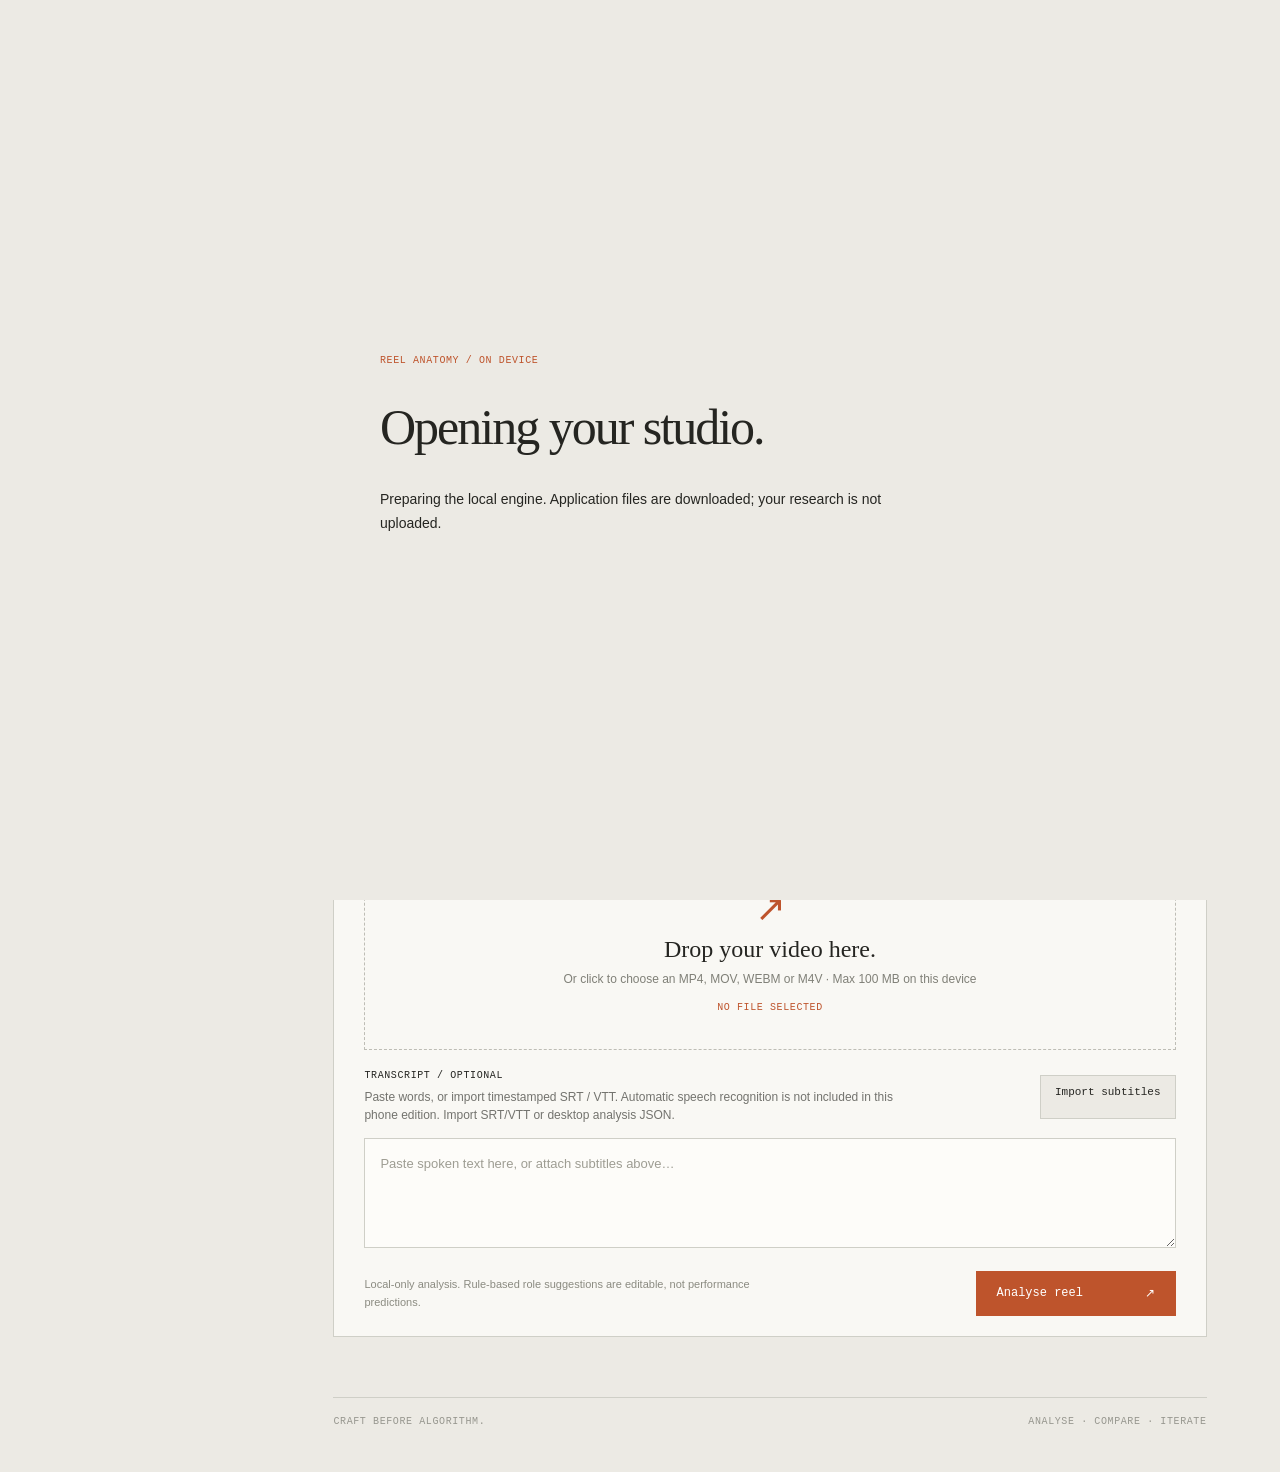
==== commit 524bc240: "Publish evidence-bound Reel Factory b3c0db4b47ec4896" ====
--- a/index.html
+++ b/index.html
@@ -3,7 +3,7 @@
 <head>
   <meta charset="utf-8">
   <meta name="viewport" content="width=device-width, initial-scale=1, viewport-fit=cover">
-  <meta name="referrer" content="no-referrer"><meta http-equiv="Content-Security-Policy" content="default-src 'self'; script-src 'self' 'unsafe-eval' 'wasm-unsafe-eval'; worker-src 'self' blob:; style-src 'self' 'unsafe-inline'; img-src 'self' data: blob:; media-src 'self' blob:; connect-src 'self'; object-src 'none'; base-uri 'self'; form-action 'none'"><meta name="theme-color" content="#eceae4">
+  <meta name="referrer" content="no-referrer"><meta http-equiv="Content-Security-Policy" content="default-src 'self'; script-src 'self' 'unsafe-eval' 'wasm-unsafe-eval'; worker-src 'self' blob:; style-src 'self' 'unsafe-inline'; img-src 'self' data: blob:; media-src 'self' blob:; connect-src 'self' https://api.crossref.org https://en.wikipedia.org https://huggingface.co https://*.huggingface.co https://*.hf.co https://raw.githubusercontent.com; object-src 'none'; base-uri 'self'; form-action 'none'"><meta name="theme-color" content="#eceae4">
   <link rel="manifest" href="./manifest.webmanifest">
   <link rel="apple-touch-icon" href="./icons/icon-180.png">
   <meta name="apple-mobile-web-app-capable" content="yes">
@@ -13,7 +13,7 @@
   <link rel="stylesheet" href="./web/style.css">
   <link rel="stylesheet" href="./web/studio.css">
   <link rel="stylesheet" href="./phone.css">
-<link rel="icon" href="./icons/icon-192.png"></head>
+<link rel="icon" href="./icons/icon-192.png"><link rel="stylesheet" href="./sanctum.css"><link rel="stylesheet" href="./factory.css"></head>
 <body>
   <div class="shell">
     <header class="topbar">
@@ -21,7 +21,7 @@
         <div class="brand-mark"><span></span><span></span><span></span></div>
         <div class="brand-name">REEL <strong>ANATOMY</strong></div>
       </div>
-      <div class="top-center">ON-DEVICE RESEARCH / FILMING STUDIO <span class="version">04</span></div>
+      <div class="top-center">ON-DEVICE RESEARCH / FILMING STUDIO <span class="version">06</span></div>
       <button id="install-phone" class="outline-button">Install</button><div class="header-right"><span class="live-dot"></span><span id="system-status">Checking local engine</span></div>
     </header>
     <div class="workspace">
@@ -41,9 +41,66 @@
       </aside>
       <main class="main">
         <nav class="workspace-tabs" aria-label="Research workflow">
-          <button data-studio-tab="library">Library</button><button data-studio-tab="breakdown" class="selected">Breakdown</button><button data-studio-tab="patterns">Patterns</button><button data-studio-tab="create">Studio</button><button data-studio-tab="results">Results</button><button data-studio-tab="settings" class="settings-tab">Settings</button>
+          <button data-studio-tab="sanctum">Sanctum</button><button data-studio-tab="library">Library</button><button data-studio-tab="breakdown" class="selected">Breakdown</button><button data-studio-tab="patterns">Patterns</button><button data-studio-tab="create">Studio</button><button data-studio-tab="factory">Reel Factory</button><button data-studio-tab="results">Results</button><button data-studio-tab="settings" class="settings-tab">Settings</button>
         </nav>
         <div class="research-bar"><label>RESEARCH PROJECT <select id="research-select" aria-label="Research project"></select></label><button id="new-research" class="outline-button">New project</button><span id="research-context"></span></div>
+<section id="studio-sanctum" class="studio-pane sanctum-pane" hidden>
+  <div class="sanctum-heading"><div><span class="kicker">ULTRON / RESEARCH WORKSPACE</span><h1>Enter the <em>Sanctum.</em></h1><p>Collect evidence. Challenge the convenient answer. Make something worth testing.</p></div><span class="pill" id="sanctum-engine">EVIDENCE MODE · NO MODEL LOADED</span></div>
+  <div id="sanctum-stats" class="mini-stats" aria-live="polite"></div>
+  <nav class="room-tabs" aria-label="Sanctum workspace"><button data-room="sources" class="selected">Archives</button><button data-room="investigate">Cerebro</button><button data-room="claims">Evidence board</button><button data-room="ultron">Ask Ultron</button></nav>
+  <div id="room-sources">
+    <div class="section-top"><h2>Sources, not just bookmarks.</h2><button id="source-new" class="primary-button">Add evidence</button></div>
+    <p class="small-note">Everything is scoped to the selected research project. A search excerpt is not a read article. Source text stays on this device.</p>
+    <div class="library-tools"><label class="grow">Search saved content<input id="source-search" type="search" placeholder="Search titles, abstracts and notes"></label><button id="source-refresh" class="outline-button">Search archive</button><label class="file-mini">Import TXT / Markdown / CSV<input id="source-files" type="file" multiple accept=".txt,.md,.csv"></label><button id="source-transcripts" class="outline-button">Bring in video transcripts</button></div>
+    <div class="actions"><button id="dossier-json" class="outline-button">Export research dossier</button><button id="dossier-md" class="outline-button">Export cited report</button><span id="source-selection" class="small-note">No explicit selection. Ultron will retrieve relevant saved excerpts.</span></div>
+    <p class="small-note">CSV columns: title, url, content, author, published, kind, level, provenance. Content must be supplied legally; a URL alone is saved as metadata, never silently scraped.</p>
+    <div id="sources-list" class="research-posts"></div><div class="actions"><button id="sources-prev" class="outline-button">Previous</button><button id="sources-next" class="outline-button">Next</button></div>
+  </div>
+  <div id="room-investigate" hidden>
+    <div class="section-top"><h2>Bounded investigations. Visible receipts.</h2></div>
+    <p>Search public scholarly records and background references, then inspect and challenge what returns. This is not unrestricted social-platform scraping or a claim that every result was read.</p>
+    <form id="investigation-form" class="studio-card"><label class="hypothesis-label">Research question<input id="investigation-question" maxlength="240" required placeholder="What affects sharing of short-form educational videos?"></label><div class="actions"><button id="make-research-plan" type="button" class="outline-button">Draft three search angles</button><a class="outline-button" id="external-social-search" target="_blank" rel="noopener noreferrer" href="https://www.youtube.com/">Open social-video search</a></div><label class="hypothesis-label">Editable queries, one per line, up to six<textarea id="investigation-queries" rows="4" required maxlength="1800"></textarea></label><div class="actions"><label class="check-label"><input id="provider-crossref" type="checkbox" checked> Crossref: scholarly metadata / abstracts</label><label class="check-label"><input id="provider-wikipedia" type="checkbox" checked> Wikipedia: background excerpts</label></div><label class="check-label"><input id="discovery-consent" type="checkbox" required> Send these queries to the selected public services. Do not include confidential terms. Each service can see the query and network address; saved documents are not sent.</label><div class="actions"><button id="run-investigation" class="primary-button">Run this plan</button><button id="stop-investigation" type="button" class="outline-button" disabled>Stop</button></div><p class="small-note">At most 12 search requests per run, eight results per request. Runs only while this app is open. Failed or interrupted steps need explicit resume. Query expansion is a transparent template, not an AI research claim.</p></form>
+    <div id="investigation-log" role="status" aria-live="polite"></div><h3>Research history</h3><div id="research-runs"></div>
+  </div>
+  <div id="room-claims" hidden>
+    <div class="section-top"><h2>Keep the claim attached to its evidence.</h2></div>
+    <form id="claim-form" class="studio-card"><input type="hidden" id="claim-identity"><label class="hypothesis-label">Claim or question<textarea id="claim-statement" maxlength="2000" rows="2" required></textarea></label><div class="form-grid"><label>Saved source<select id="claim-source" required></select></label><label>Your assessment<select id="claim-stance"><option value="supports">Supports</option><option value="challenges">Challenges</option><option value="context">Context only</option></select></label></div><label class="hypothesis-label">Exact quotation from the saved content<textarea id="claim-quote" maxlength="2000" rows="3" required></textarea></label><p class="small-note">The app checks that the quotation exists. It does not turn your assessment into a verified fact. Add opposing evidence to the same claim to expose a conflict.</p><div class="actions"><button class="primary-button">Record evidence link</button><button id="claim-clear" type="button" class="outline-button">New claim</button></div></form>
+    <div id="claims-list"></div>
+    <details class="studio-card"><summary>Council challenge checklist</summary><p>This is a review procedure, not independent agents.</p><label class="check-label"><input type="checkbox"> Did we include ordinary and unsuccessful posts?</label><label class="check-label"><input type="checkbox"> Are creator, age, platform and distribution comparable?</label><label class="check-label"><input type="checkbox"> Is there primary evidence and a counterexample?</label><label class="check-label"><input type="checkbox"> Does the source support this exact claim, not a neighbouring claim?</label><label class="check-label"><input type="checkbox"> What would change our conclusion?</label></details>
+  </div>
+  <div id="room-ultron" hidden>
+    <div class="ultron-intro"><div class="ultron-mark" aria-hidden="true">U</div><div><h2>Ultron Prime</h2><p>I work from this project's evidence. The Sanctum is the workshop; the source trail stays visible.</p></div></div>
+    <div class="limits-box"><strong id="assistant-capability">Evidence mode retrieves saved excerpts. It does not pretend to be generative AI.</strong><p>An optional on-device model adds language-model reasoning. This app does not inherit this ChatGPT session, its model, memory, connected accounts or tools.</p><button id="open-local-model" class="outline-button">Local reasoning setup</button></div>
+    <div id="ultron-messages" class="ultron-messages" aria-live="polite"></div>
+    <form id="ultron-form" class="studio-card"><label class="hypothesis-label">Question<textarea id="ultron-question" rows="3" required maxlength="3000" placeholder="What does our evidence support, where does it disagree, and what should we test next?"></textarea></label><div class="actions"><label>Mode <select id="ultron-mode"><option value="evidence">Evidence map · no model</option><option value="local_model">Local model · must be enabled</option></select></label><button id="ask-ultron" class="primary-button">Ask Ultron</button><button id="preview-context" type="button" class="outline-button">Inspect context</button><button id="stop-ultron" type="button" class="outline-button" disabled>Stop generation</button></div><p class="small-note">Use checked sources from Archives, or let local search choose relevant excerpts. Model proposals never modify a claim or publish a post automatically.</p></form>
+    <details class="studio-card"><summary>What this Sanctum can actually reach</summary><p><strong>Cerebro:</strong> the two explicit public-search connectors, source imports and local retrieval.</p><p><strong>Archives:</strong> this project's saved evidence. <strong>Watcher:</strong> citations, revisions and run records.</p><p><strong>Council:</strong> the challenge checklist, not an independent review panel. <strong>Studio:</strong> your existing script and experiment workflow.</p><p>No private Sanctum repository, other chats, email, social-account credentials or local computer commands are exposed.</p></details>
+  </div>
+</section>
+<dialog id="source-dialog" class="post-dialog"><div class="section-top"><h2 id="source-dialog-heading">Source evidence</h2><button id="source-close" type="button" class="outline-button">Close</button></div><form id="source-form"><input id="source-identity" type="hidden"><div class="form-grid"><label class="span-two">Title<input id="source-title" required maxlength="500"></label><label class="span-two">Source URL<input id="source-url" type="url" placeholder="https://…"></label><label>Author / creator<input id="source-author" maxlength="500"></label><label>Publication date, if known<input id="source-published" maxlength="100"></label><label>Type<select id="source-kind"><option value="web">Web source</option><option value="paper">Paper</option><option value="social">Social post</option><option value="note">Note</option><option value="video_transcript">Video transcript</option></select></label><label>What we have<select id="source-level"><option value="excerpt">Excerpt</option><option value="metadata">Metadata only</option><option value="full_text">Supplied full text</option><option value="user_note">User note</option><option value="transcript">Transcript</option></select></label><label class="span-two">Provenance<input id="source-provenance" maxlength="1000" required></label><label class="span-two">Saved content<textarea id="source-content" rows="10" maxlength="100000"></textarea></label><label class="span-two">Notes<textarea id="source-note" rows="3" maxlength="4000"></textarea></label><label class="span-two">Tags, comma separated<input id="source-tags" maxlength="900"></label></div><label class="check-label"><input id="source-reviewed" type="checkbox"> I reviewed this saved content. This is not a fact-check certification.</label><div class="actions"><button class="primary-button">Save source</button><button id="source-claim" type="button" class="outline-button">Use in a claim</button><button id="source-delete" type="button" class="outline-button">Remove source</button></div></form></dialog>
+<dialog id="context-dialog" class="post-dialog"><h2>Context sent to the local assistant</h2><p class="small-note">Only these excerpts are included. No whole-library or private-chat upload is performed.</p><pre id="context-preview"></pre><button id="context-close" class="outline-button">Close</button></dialog>
+<dialog id="local-model-dialog" class="post-dialog"><div class="section-top"><h2>Local reasoning, explicitly enabled.</h2><button id="local-model-close" class="outline-button">Close</button></div><p>The model runs on this device through WebLLM. Its initial weights and runtime download from the model publisher can be hundreds of megabytes or more. Storage and memory use depend on the selected model; this is not the ChatGPT Pro model.</p><label class="hypothesis-label">Model<select id="local-model-select"></select></label><p id="local-model-memory" class="small-note"></p><label class="check-label"><input id="local-model-consent" type="checkbox"> I approve downloading and caching this model on this device. No paid cloud fallback.</label><div class="actions"><button id="local-model-load" class="primary-button">Load chosen model</button><button id="local-model-unload" class="outline-button">Unload from memory</button></div><p id="local-model-status" role="status">Not loaded. Evidence mode works without a model or a download.</p><p class="small-note">WebGPU and sufficient memory are required. Small models can miss evidence or invent reasoning; citations are checked for text matches, not logical truth. Stop if the device becomes hot. Unloading frees the active model but does not remove cached download files.</p></dialog>
+
+<section id="studio-factory" class="studio-pane" hidden>
+ <div class="studio-heading"><span class="kicker">SANCTUM TOOL / REEL FACTORY</span><h1>Research in.<br><em>Finished edits out.</em></h1><p>Turn an original filming brief into three editable opening variants, bind the claims to evidence, and assemble a vertical video with your own footage and voice.</p></div>
+ <div class="limits-box"><strong>Production readiness is not a prediction of reach.</strong><p>No guaranteed virality or invented performance score. A reviewed export requires current evidence, explicit media rights and your review of the actual edit. Draft exports remain visibly marked.</p></div>
+ <details class="studio-card"><summary>See an actual factory output</summary><p>Original caption-led drafts, not a performance claim or final human-approved campaign.</p><video controls playsinline preload="none" src="./examples/reel-factory-A-draft.mp4" style="max-height:60vh;max-width:100%"></video><p><a href="./examples/README.md" target="_blank" rel="noopener">Sources and scope</a> · <a href="./examples/reel-factory-B-draft.mp4">Opening B</a> · <a href="./examples/reel-factory-C-draft.mp4">Opening C</a></p></details>
+ <form id="factory-create" class="studio-card"><div class="section-top"><h3>Start from our existing work</h3><button type="button" id="factory-to-studio" class="outline-button">Write a filming brief</button></div><label class="hypothesis-label">Saved filming brief<select id="factory-plan" required></select></label><label class="hypothesis-label">Campaign title<input id="factory-title" maxlength="250" placeholder="Optional: use the brief's topic"></label><p class="small-note">Select the research claims this edit may use. You will map them to individual shots next.</p><div id="factory-claims" class="factory-claim-choices"></div><button class="primary-button">Create three opening variants</button><p class="small-note">The original plan and reference footage are not altered. Variations reuse the Studio's transparent planner, not a learned viral predictor.</p></form>
+ <div class="library-tools"><label class="grow">Production campaigns<select id="factory-campaign"></select></label><button id="factory-open" class="outline-button">Open campaign</button><button id="factory-refresh" class="outline-button">Refresh list</button></div>
+ <section id="factory-editor" hidden>
+  <div class="section-top"><div><span id="factory-revision" class="kicker"></span><h2 id="factory-name"></h2></div><span id="factory-dirty" class="pill">SAVED</span></div>
+  <nav id="factory-variants" class="room-tabs" aria-label="Opening variants"></nav>
+  <div class="factory-layout"><div class="factory-preview-wrap"><canvas id="factory-preview" width="360" height="640" aria-label="Reel frame preview"></canvas><label>Timeline <input id="factory-scrub" type="range" min="0" max="30" step="0.1" value="0"></label><p id="factory-time" class="small-note">0.0 seconds</p><button id="factory-preview-refresh" class="outline-button">Update frame preview</button><p class="small-note">Visuals are muted. Attach your narration/audio below. Captions use the planned timeline, not speech alignment.</p></div>
+  <div><div id="factory-audit" class="studio-card"></div><div class="studio-card"><label class="hypothesis-label">Test hypothesis<textarea id="factory-hypothesis" rows="3" maxlength="1000"></textarea></label><div class="form-grid"><label>Primary metric<input id="factory-metric" maxlength="200"></label><label>Observation window<select id="factory-window"><option value="24h">24 hours</option><option value="72h">72 hours</option><option value="7d">7 days</option></select></label></div><label class="hypothesis-label">Post caption<textarea id="factory-caption" rows="4" maxlength="2200"></textarea></label></div>
+   <div class="studio-card"><h3>Your voice, not a synthetic placeholder.</h3><label class="file-mini">Attach narration / audio<input id="factory-audio" type="file" accept="audio/*,.wav,.mp3,.m4a"></label><p id="factory-audio-info" class="small-note">No narration attached.</p><label class="check-label"><input id="factory-silent" type="checkbox"> I deliberately want a silent, caption-led edit.</label><div class="form-grid"><label>Audio rights<select id="factory-audio-rights"><option value="unconfirmed">Unconfirmed</option><option value="owned">I own this recording</option><option value="licensed">Licensed for this use</option></select></label><label>Licence / provenance note<input id="factory-audio-note" maxlength="1000"></label></div><button id="factory-audio-remove" class="outline-button">Remove audio</button><p class="small-note">Files stay on this device. No paid voice generation, cloning or model download is triggered.</p></div>
+  </div></div>
+  <h2>Shot assembly and claim review</h2><div id="factory-shots"></div>
+  <div class="actions"><button id="factory-save" class="primary-button">Save this variant</button><button id="factory-copy-visuals" class="outline-button">Reuse these visuals in other variants</button><button id="factory-evidence" class="outline-button">Refresh linked evidence</button></div>
+  <div class="studio-card"><h3>Review this exact version</h3><p>Review the edit, not just the paperwork. Approval is removed whenever the script, assets or evidence change.</p><label class="hypothesis-label">Reviewer name<input id="factory-reviewer" maxlength="100" placeholder="Your name or initials"></label><label class="check-label"><input data-factory-check="claims_checked" type="checkbox"> The wording stays within the sources and includes material limitations.</label><label class="check-label"><input data-factory-check="rights_checked" type="checkbox"> I have rights to the wording, visuals and audio.</label><label class="check-label"><input data-factory-check="timing_checked" type="checkbox"> I reviewed captions, narration and timing.</label><label class="check-label"><input data-factory-check="visuals_checked" type="checkbox"> I reviewed the actual edit and its visuals for accuracy and readability.</label><button id="factory-approve" class="primary-button">Record human review</button></div>
+  <div class="studio-card"><h3>Render locally</h3><div class="form-grid"><label>Output size<select id="factory-size"><option value="720">720 × 1280</option><option value="1080">1080 × 1920</option></select></label><label>Review state<select id="factory-mode"><option value="draft">Draft, visibly marked</option><option value="reviewed">Human-reviewed edit</option></select></label></div><div class="actions"><button id="factory-render" class="primary-button">Render selected Reel</button><button id="factory-batch" class="outline-button">Render all three variants</button><button id="factory-stop" class="outline-button" disabled>Stop render</button></div><progress id="factory-progress" max="1" value="0"></progress><p id="factory-render-status" role="status">The browser selects a supported MP4 or WebM encoder. Keep the app visible; exporting runs in real time.</p><div class="actions"><button id="factory-package" class="outline-button">Production package JSON</button><button id="factory-batch-package" class="outline-button">All variant packages</button><button id="factory-srt" class="outline-button">Caption SRT</button><button id="factory-notes" class="outline-button">Sources, caption and test card</button></div><p class="small-note">There is no automatic social publishing. Source video and audio are not embedded in the JSON package. Rendered files are excluded from library backups.</p></div>
+  <div id="factory-outputs"></div>
+ </section>
+</section>
+
         <section id="studio-library" class="studio-pane" hidden>
           <div class="studio-heading"><span class="kicker">01 / RESEARCH LIBRARY</span><h1>Find the pattern.<br><em>Keep the evidence.</em></h1><p>Collect relevant videos, not just winners. Keep source footage, observed results and your own experiments separate.</p></div>
           <form id="research-form" class="studio-card" hidden><h3>Define the question</h3><div class="form-grid"><label>Project name<input name="title" maxlength="120" required></label><label>Platform<select name="platform"><option value="instagram">Instagram</option><option value="youtube">YouTube</option><option value="tiktok">TikTok</option><option value="other">Other</option></select></label><label>Topic<input name="topic" maxlength="500" required></label><label>Audience<input name="audience" maxlength="500" required></label><label class="span-two">Objective<input name="objective" maxlength="500" required></label></div><button class="primary-button">Create research project</button></form>
@@ -178,7 +235,7 @@
     </div>
     <div class="toast" id="toast" role="status" aria-live="polite"></div>
   </div>
-<div id="boot" role="status"><div><span class="kicker">REEL ANATOMY / ON DEVICE</span><h1>Opening your studio.</h1><p id="boot-status">Preparing the local engine. The first load downloads about 13 MB of application files, not your research.</p></div></div>
+<div id="boot" role="status"><div><span class="kicker">REEL ANATOMY / ON DEVICE</span><h1>Opening your studio.</h1><p id="boot-status">Preparing the local engine. Application files are downloaded; your research is not uploaded.</p></div></div>
 <dialog id="install-dialog" class="post-dialog"><h2>Install on iPhone</h2><p>Open this page in Safari. Tap the More (…) or Share button, then <strong>Add to Home Screen</strong>. Turn on <strong>Open as Web App</strong>, then tap Add.</p><p>If Add to Home Screen is missing, scroll to Edit Actions and add it. In an embedded browser, open the page in Safari first.</p><p>Install before adding important work. Safari and the Home Screen app may use separate storage. Use Export library backup and Import JSON to transfer data when needed.</p><button id="close-install" class="primary-button">Done</button></dialog>
 <script type="module" src="./phone.mjs"></script></body>
 </html>
--- a/sanctum.css
+++ b/sanctum.css
@@ -0,0 +1,3 @@
+
+.sanctum-heading{display:flex;align-items:start;justify-content:space-between;gap:24px;margin:5px 0 25px}.sanctum-heading h1{font:500 clamp(42px,5vw,72px)/1.04 var(--serif);letter-spacing:-.045em;margin:15px 0 19px}.sanctum-heading h1 em{color:var(--accent)}.sanctum-heading p{max-width:650px;line-height:1.7;color:#6b695f}.sanctum-pane h2{font:500 29px/1.2 var(--serif)}.room-tabs{display:flex;gap:8px;border-bottom:1px solid var(--line);margin:25px 0 30px;overflow-x:auto}.room-tabs button{background:none;border:0;border-bottom:3px solid transparent;padding:12px 14px;font:12px var(--mono);white-space:nowrap}.room-tabs button.selected{color:var(--accent);border-color:var(--accent)}.sanctum-pane .hypothesis-label input,.sanctum-pane .hypothesis-label textarea,#ultron-mode,#local-model-select{border:1px solid var(--line);padding:12px;background:var(--white);color:var(--ink);font:15px/1.5 var(--sans);width:100%;min-width:0}.source-card{border:1px solid var(--line);padding:20px;background:var(--white);display:grid;grid-template-columns:25px minmax(0,1fr);gap:14px}.source-card h3{font:500 24px/1.2 var(--serif);margin:10px 0;overflow-wrap:anywhere}.source-card p{font:12px/1.7 var(--sans);color:#777368;overflow-wrap:anywhere;margin:5px 0}.source-card input{width:18px;height:18px}.source-card a{color:var(--accent)}.source-card .actions{margin-top:12px}.source-citation{font:10px var(--mono);letter-spacing:.04em;color:var(--accent)}.claim-card{border:1px solid var(--line);background:var(--white);padding:22px;margin-bottom:18px}.claim-card h3{font:500 24px/1.4 var(--serif);overflow-wrap:anywhere}.evidence-quote{white-space:pre-wrap;border-left:2px solid var(--line);padding:10px 14px;font:14px/1.7 var(--serif);overflow-wrap:anywhere}.claim-card[data-conflict="true"]{border-left:3px solid var(--accent)}.run-card{border-bottom:1px solid var(--line);padding:18px 0;overflow-wrap:anywhere}.run-card li{font:12px/1.6 var(--sans);margin:7px 0}.ultron-intro{display:flex;align-items:center;gap:18px}.ultron-intro h2{margin:0 0 8px}.ultron-intro p{margin:0;font-size:14px;line-height:1.6;color:#777368}.ultron-mark{width:55px;height:55px;flex:none;display:grid;place-items:center;border:1px solid var(--ink);border-radius:50%;font:500 30px var(--serif);color:var(--accent)}.ultron-message{margin:22px 0;border:1px solid var(--line);background:var(--white);padding:22px}.ultron-message .question{font:500 23px/1.35 var(--serif);margin:12px 0 20px}.ultron-answer{white-space:pre-wrap;line-height:1.8;font-size:15px;overflow-wrap:anywhere}.ultron-message .receipt{font:10px/1.6 var(--mono);color:#777368;margin-top:18px}.ultron-message .citation-links{display:flex;flex-wrap:wrap;gap:7px;margin-top:15px}.ultron-message .citation-links button{padding:8px 10px;border:1px solid var(--line);background:transparent;font:10px var(--mono);color:var(--accent)}#context-preview{white-space:pre-wrap;overflow-wrap:anywhere;font:12px/1.6 var(--mono);max-height:60vh;overflow:auto}.research-error{color:#973f27;border-left:3px solid #973f27;padding:10px 14px;background:#f5e6dc}.sanctum-pane select{max-width:100%}.room-tabs button:focus-visible,.source-card button:focus-visible{outline:2px solid var(--accent);outline-offset:2px}.sanctum-pane .check-label{align-items:flex-start!important}.sanctum-pane .check-label input{flex:none;margin-top:3px}
+@media(max-width:680px){.sanctum-heading{display:block}.sanctum-heading h1{font-size:45px}.sanctum-heading>.pill{margin-top:6px;line-height:1.6}.room-tabs{gap:0}.room-tabs button{padding:12px 11px;font-size:11px}.source-card{padding:16px;gap:9px;grid-template-columns:21px minmax(0,1fr)}.source-card h3{font-size:22px}.ultron-message{padding:17px}.ultron-message .question{font-size:21px}.ultron-answer{font-size:15px}.sanctum-pane .actions>*{max-width:100%}.sanctum-pane .mini-stats{gap:18px}.sanctum-pane .primary-button{min-width:0}.claim-card{padding:17px}.source-card .outline-button{white-space:normal}.sanctum-pane .section-top{align-items:start}.sanctum-pane .library-tools{flex-direction:column;align-items:stretch}.sanctum-pane .hypothesis-label input,.sanctum-pane textarea,#source-dialog input,#source-dialog textarea{font-size:16px}}
--- a/factory.css
+++ b/factory.css
@@ -0,0 +1,3 @@
+
+.factory-layout{display:grid;grid-template-columns:minmax(240px,360px) minmax(0,1fr);gap:28px;margin:25px 0}.factory-preview-wrap{align-self:start;position:sticky;top:150px}.factory-preview-wrap canvas{display:block;width:100%;height:auto;max-height:65vh;object-fit:contain;background:#ece8de;border:1px solid var(--line)}.factory-preview-wrap input[type=range]{width:100%}.factory-claim-choices{display:grid;gap:8px;margin:20px 0}.factory-claim-choices label{display:flex;gap:10px;align-items:start;padding:12px;border:1px solid var(--line);font:13px/1.6 var(--sans)}.factory-claim-choices input{flex:none;margin-top:4px}.factory-shot{margin:18px 0;padding:24px;border:1px solid var(--line);background:var(--white)}.factory-shot h3{font:500 26px var(--serif);margin:0 0 15px}.factory-shot input,.factory-shot select,.factory-shot textarea,#factory-create select,#factory-campaign,#factory-title,#factory-size,#factory-mode,#factory-reviewer,#factory-metric,#factory-window,#factory-audio-rights,#factory-audio-note{width:100%;min-width:0;background:#fcfbf7;border:1px solid var(--line);padding:11px;font:15px/1.45 var(--sans);color:var(--ink)}.factory-shot .check-label input{width:auto}.factory-evidence-select{display:flex;flex-direction:column;gap:8px;margin:12px 0}.factory-evidence-select label{display:flex;gap:9px;align-items:start;font-size:12px;line-height:1.6}.factory-evidence-select input{width:auto;flex:none}.factory-asset-note{overflow-wrap:anywhere;font:11px/1.6 var(--mono);color:#777469}#factory-audit ul{padding-left:20px;font:13px/1.7 var(--sans)}#factory-audit .factory-blocker{color:#943f2b}#factory-progress{width:100%;margin-top:20px;accent-color:var(--accent)}.factory-output{border:1px solid var(--line);padding:18px;margin:18px 0}.factory-output video{display:block;max-height:60vh;max-width:100%;margin:12px 0;background:#222}.factory-output a{display:inline-block;margin:5px 8px 5px 0}.factory-actions-muted{opacity:.55;pointer-events:none}
+@media(max-width:850px){.factory-layout{grid-template-columns:1fr}.factory-preview-wrap{position:static;max-width:360px;width:100%;margin:auto}.factory-shot{padding:16px}.factory-shot input,.factory-shot select,.factory-shot textarea,#factory-editor input,#factory-editor select{font-size:16px}.factory-output{padding:14px}}
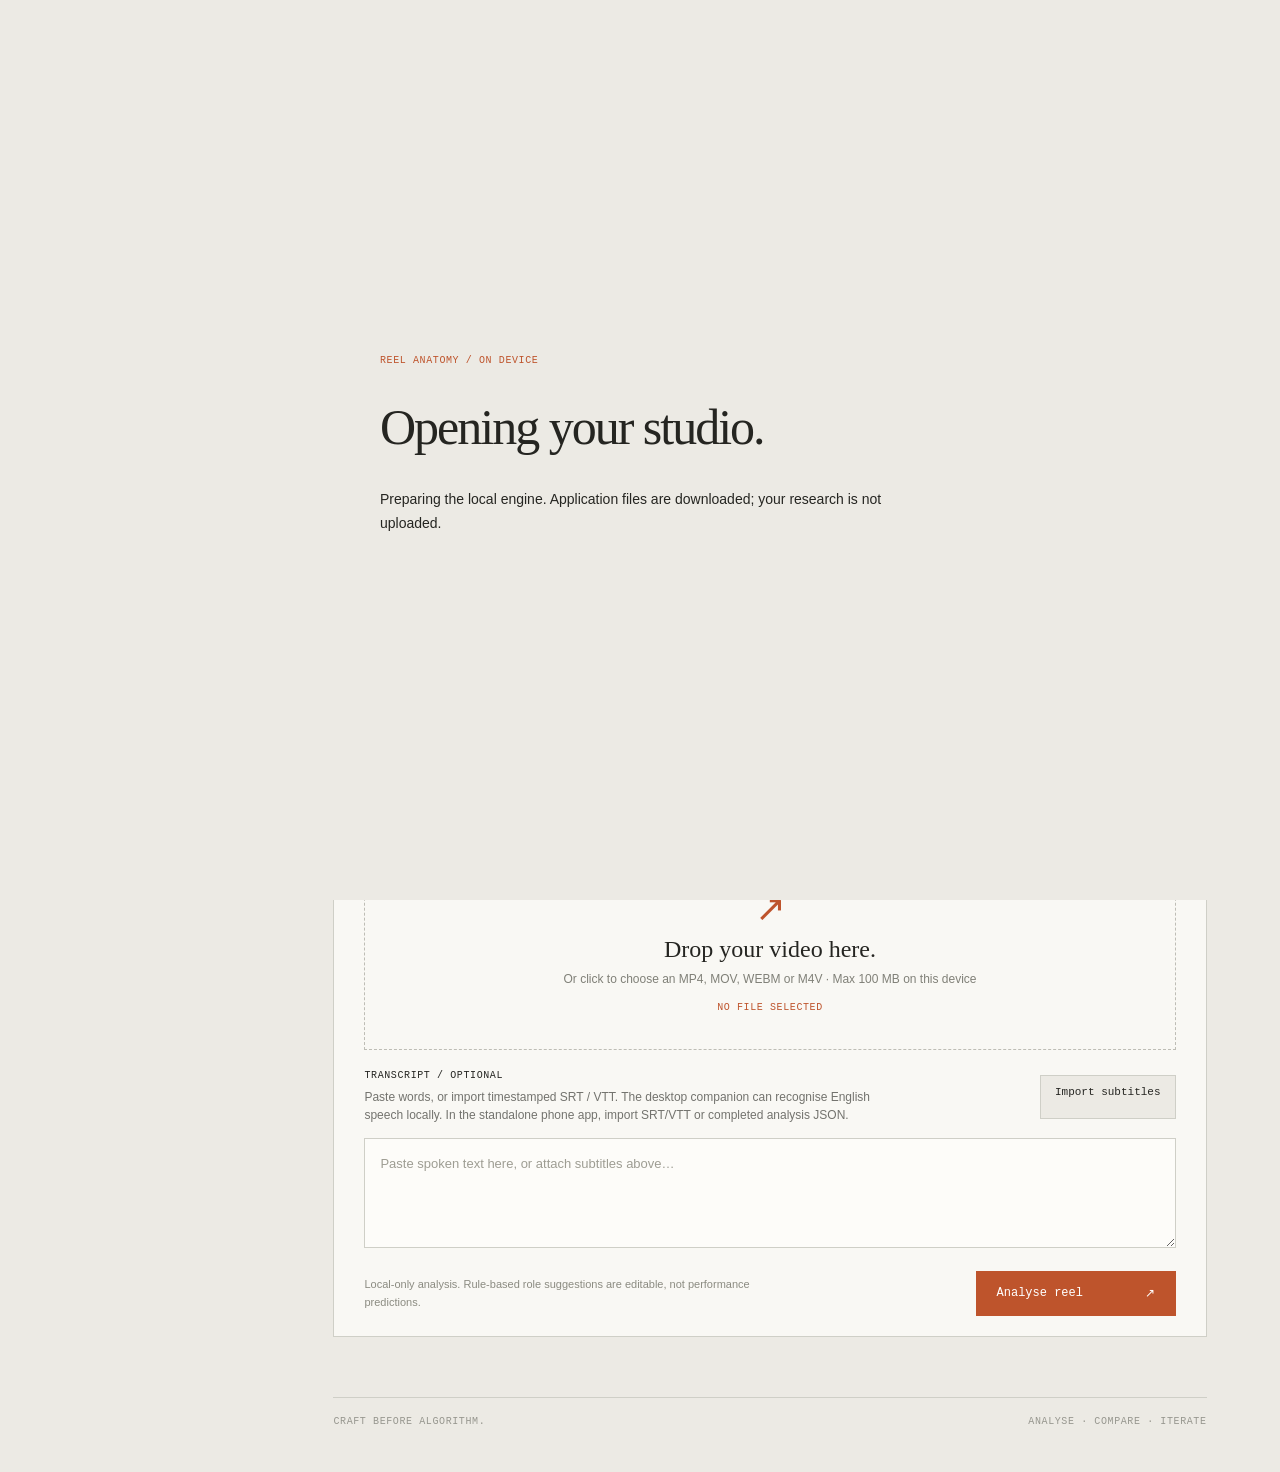
==== commit 3ccdbc21: "Clarify phone versus desktop speech capabilities without changing runtime" ====
--- a/index.html
+++ b/index.html
@@ -3,7 +3,7 @@
 <head>
   <meta charset="utf-8">
   <meta name="viewport" content="width=device-width, initial-scale=1, viewport-fit=cover">
-  <meta name="referrer" content="no-referrer"><meta http-equiv="Content-Security-Policy" content="default-src 'self'; script-src 'self' 'unsafe-eval' 'wasm-unsafe-eval'; worker-src 'self' blob:; style-src 'self' 'unsafe-inline'; img-src 'self' data: blob:; media-src 'self' blob:; connect-src 'self' https://api.crossref.org https://en.wikipedia.org https://huggingface.co https://*.huggingface.co https://*.hf.co https://raw.githubusercontent.com; object-src 'none'; base-uri 'self'; form-action 'none'"><meta name="theme-color" content="#eceae4">
+  <meta name="referrer" content="no-referrer"><meta http-equiv="Content-Security-Policy" content="default-src 'self'; script-src 'self' 'unsafe-eval' 'wasm-unsafe-eval'; worker-src 'self' blob:; style-src 'self' 'unsafe-inline'; img-src 'self' data: blob:; media-src 'self' blob:; connect-src 'self' https://api.crossref.org https://www.ebi.ac.uk https://en.wikipedia.org https://huggingface.co https://*.huggingface.co https://*.hf.co https://raw.githubusercontent.com; object-src 'none'; base-uri 'self'; form-action 'none'"><meta name="theme-color" content="#eceae4">
   <link rel="manifest" href="./manifest.webmanifest">
   <link rel="apple-touch-icon" href="./icons/icon-180.png">
   <meta name="apple-mobile-web-app-capable" content="yes">
@@ -13,7 +13,7 @@
   <link rel="stylesheet" href="./web/style.css">
   <link rel="stylesheet" href="./web/studio.css">
   <link rel="stylesheet" href="./phone.css">
-<link rel="icon" href="./icons/icon-192.png"><link rel="stylesheet" href="./sanctum.css"><link rel="stylesheet" href="./factory.css"></head>
+<link rel="icon" href="./icons/icon-192.png"><link rel="stylesheet" href="./sanctum.css"><link rel="stylesheet" href="./factory.css"><link rel="stylesheet" href="./release_desk.css"><link rel="stylesheet" href="./creative_lab.css"></head>
 <body>
   <div class="shell">
     <header class="topbar">
@@ -21,7 +21,7 @@
         <div class="brand-mark"><span></span><span></span><span></span></div>
         <div class="brand-name">REEL <strong>ANATOMY</strong></div>
       </div>
-      <div class="top-center">ON-DEVICE RESEARCH / FILMING STUDIO <span class="version">06</span></div>
+      <div class="top-center">ON-DEVICE RESEARCH / FILMING STUDIO <span class="version">1.0 RC</span></div>
       <button id="install-phone" class="outline-button">Install</button><div class="header-right"><span class="live-dot"></span><span id="system-status">Checking local engine</span></div>
     </header>
     <div class="workspace">
@@ -41,13 +41,32 @@
       </aside>
       <main class="main">
         <nav class="workspace-tabs" aria-label="Research workflow">
-          <button data-studio-tab="sanctum">Sanctum</button><button data-studio-tab="library">Library</button><button data-studio-tab="breakdown" class="selected">Breakdown</button><button data-studio-tab="patterns">Patterns</button><button data-studio-tab="create">Studio</button><button data-studio-tab="factory">Reel Factory</button><button data-studio-tab="results">Results</button><button data-studio-tab="settings" class="settings-tab">Settings</button>
+          <button data-studio-tab="home">Start</button><button data-studio-tab="sanctum">Sanctum</button><button data-studio-tab="library">Library</button><button data-studio-tab="breakdown" class="selected">Breakdown</button><button data-studio-tab="patterns">Patterns</button><button data-studio-tab="create">Studio</button><button data-studio-tab="factory">Reel Factory</button><button data-studio-tab="results">Results</button><button data-studio-tab="settings" class="settings-tab">Settings</button>
         </nav>
         <div class="research-bar"><label>RESEARCH PROJECT <select id="research-select" aria-label="Research project"></select></label><button id="new-research" class="outline-button">New project</button><span id="research-context"></span></div>
 <section id="studio-sanctum" class="studio-pane sanctum-pane" hidden>
   <div class="sanctum-heading"><div><span class="kicker">ULTRON / RESEARCH WORKSPACE</span><h1>Enter the <em>Sanctum.</em></h1><p>Collect evidence. Challenge the convenient answer. Make something worth testing.</p></div><span class="pill" id="sanctum-engine">EVIDENCE MODE · NO MODEL LOADED</span></div>
   <div id="sanctum-stats" class="mini-stats" aria-live="polite"></div>
-  <nav class="room-tabs" aria-label="Sanctum workspace"><button data-room="sources" class="selected">Archives</button><button data-room="investigate">Cerebro</button><button data-room="claims">Evidence board</button><button data-room="ultron">Ask Ultron</button></nav>
+  <nav class="room-tabs" aria-label="Sanctum workspace"><button data-room="sources" class="selected">Archives</button><button data-room="investigate">Cerebro</button><button data-room="claims">Evidence board</button><button data-room="ultron">Ask Ultron</button><button data-room="lab">Creative Lab</button></nav>
+  <div id="room-lab" hidden>
+ <div class="section-top"><div><span class="kicker">AUDIENCE → ORIGINALITY → FEEDBACK</span><h2>Make the next post more deliberate.</h2></div></div>
+ <p class="small-note">Local, inspectable tools. No invented audience, trained quality score, or prediction of reach.</p>
+ <nav class="lab-tabs" aria-label="Creative Lab sections"><button data-lab-tab="voice">Channel playbook</button><button data-lab-tab="audience">Audience questions</button><button data-lab-tab="review">Script review</button><button data-lab-tab="retention">Retention map</button></nav>
+ <section id="lab-voice">
+  <form id="lab-profile-form" class="studio-card"><h3>Keep our voice, not somebody else's.</h3><label class="hypothesis-label">Audience<input id="lab-audience" maxlength="500" placeholder="Who this project serves"></label><label class="hypothesis-label">Voice and editorial principles<textarea id="lab-voice-rules" maxlength="1500" rows="3" placeholder="Direct, specific, conversational. Demonstrate before making claims."></textarea></label><div class="form-grid"><label>Prefer these phrases or habits<textarea id="lab-preferred" maxlength="1000" rows="3"></textarea></label><label>Avoid these phrases, one per line<textarea id="lab-avoid" maxlength="1000" rows="3" placeholder="game-changer&#10;you won't believe"></textarea></label></div><label class="hypothesis-label">Usual call to action<input id="lab-cta" maxlength="300"></label><label class="hypothesis-label">An example of our own writing, optional<textarea id="lab-example" maxlength="3000" rows="4"></textarea></label><label class="check-label"><input id="lab-example-owned" type="checkbox"> I own this example or have permission to adapt it.</label><label class="hypothesis-label">Pacing review threshold, words per minute<input id="lab-pace" type="number" min="80" max="260" value="180"></label><p class="small-note">This is user-authored guidance, not a trained voice model. Pacing is a rehearsal flag, not a retention forecast. The enabled local assistant receives a bounded part of this guidance; inspect its context before asking.</p><div class="actions"><button class="primary-button">Save playbook</button><button id="lab-use-profile" class="outline-button" type="button">Use in a filming brief</button><span id="lab-profile-version" class="small-note"></span></div></form>
+ </section>
+ <section id="lab-audience-panel" hidden>
+  <div class="studio-card"><h3>What people actually ask.</h3><p>Import an authorised audience sample. The app keeps text, themes and source links, not author columns. Remove names and identifying details before import.</p><form id="lab-signal-form"><label class="hypothesis-label">Question, objection or request<textarea id="lab-signal-text" rows="3" maxlength="2000" required></textarea></label><div class="form-grid"><label>Theme<input id="lab-signal-theme" maxlength="120" placeholder="e.g. editing on a phone"></label><label>Type<select id="lab-signal-kind"><option value="question">Question</option><option value="objection">Objection</option><option value="request">Request</option><option value="unclassified">Unclassified</option></select></label><label>Public source URL, optional<input id="lab-signal-url" type="url" placeholder="https://…"></label><label>Provenance<input id="lab-signal-provenance" maxlength="500" required value="User-supplied audience sample"></label></div><label class="check-label"><input id="lab-audience-permission" type="checkbox" required> I may use this sample and have removed identifying details. Basic automated filtering is not complete anonymisation.</label><div class="actions"><button class="primary-button">Add observation</button><label class="file-mini">Import audience CSV<input id="lab-signal-csv" type="file" accept=".csv,text/csv"></label><button id="lab-signal-template" type="button" class="outline-button">CSV template</button></div><p class="small-note">Up to 500 rows per import, 5,000 per project. Columns: text, theme, signal_kind, source_url, provenance, observed_at. Repeat imports do not increase counts. Groups use your theme labels; they are not inferred psychological profiles.</p></form></div>
+  <div id="lab-signal-groups"></div>
+ </section>
+ <section id="lab-review" hidden>
+  <form id="lab-review-form" class="studio-card"><h3>Review the idea before seeing the score.</h3><p>No views or outcome ranks enter these checks. They flag dense speech, voice-rule conflicts, missing shot direction and wording overlap with supplied reference transcripts.</p><label class="hypothesis-label">Saved filming brief<select id="lab-plan" required></select></label><label class="hypothesis-label">Which beat actually delivers the opening promise?<select id="lab-payoff"><option value="">Not mapped yet</option></select></label><p class="small-note">You identify the payoff. The tool cannot infer truth or delivery from matching words. Reference matching covers up to 200 distinct assets and is not a plagiarism verdict.</p><button class="primary-button">Review saved script</button></form><div id="lab-reviews"></div>
+ </section>
+ <section id="lab-retention" hidden>
+  <form id="lab-retention-form" class="studio-card"><h3>Put the actual audience curve beside the words.</h3><label class="hypothesis-label">Video in this project<select id="lab-retention-post" required></select></label><label class="hypothesis-label">Measured points: seconds, retention_percent<textarea id="lab-retention-points" rows="5" required placeholder="seconds,retention_percent&#10;0,100&#10;3,78&#10;8,61"></textarea></label><label class="file-mini">Read retention CSV<input id="lab-retention-csv" type="file" accept=".csv,text/csv"></label><div class="form-grid"><label>Measurement source<input id="lab-retention-source" maxlength="1000" required placeholder="Platform export or manually transcribed analytics"></label><label>Audience segment / filters<input id="lab-retention-label" maxlength="200" required value="All supplied viewers"></label><label>Observation date and time<input id="lab-retention-date" type="datetime-local" required></label><label>Sample size, if supplied<input id="lab-retention-n" type="number" min="1" step="1" placeholder="Unknown"></label></div><label class="check-label"><input id="lab-retention-permission" type="checkbox" required> These are real analytics I am authorised to use, not a prediction.</label><button class="primary-button">Save measured retention</button><p class="small-note">This schema uses audience percentages, not relative-retention indices or view counts. Repeat viewing can produce values over 100%. No interpolation is treated as a measured point.</p></form><label class="hypothesis-label">Saved observation<select id="lab-retention-series"></select></label><div id="lab-retention-result"></div>
+ </section>
+</div>
+
   <div id="room-sources">
     <div class="section-top"><h2>Sources, not just bookmarks.</h2><button id="source-new" class="primary-button">Add evidence</button></div>
     <p class="small-note">Everything is scoped to the selected research project. A search excerpt is not a read article. Source text stays on this device.</p>
@@ -89,7 +108,7 @@
  <section id="factory-editor" hidden>
   <div class="section-top"><div><span id="factory-revision" class="kicker"></span><h2 id="factory-name"></h2></div><span id="factory-dirty" class="pill">SAVED</span></div>
   <nav id="factory-variants" class="room-tabs" aria-label="Opening variants"></nav>
-  <div class="factory-layout"><div class="factory-preview-wrap"><canvas id="factory-preview" width="360" height="640" aria-label="Reel frame preview"></canvas><label>Timeline <input id="factory-scrub" type="range" min="0" max="30" step="0.1" value="0"></label><p id="factory-time" class="small-note">0.0 seconds</p><button id="factory-preview-refresh" class="outline-button">Update frame preview</button><p class="small-note">Visuals are muted. Attach your narration/audio below. Captions use the planned timeline, not speech alignment.</p></div>
+  <div class="factory-layout"><div class="factory-preview-wrap"><canvas id="factory-preview" width="360" height="640" aria-label="Reel frame preview"></canvas><label>Timeline <input id="factory-scrub" type="range" min="0" max="30" step="0.1" value="0"></label><p id="factory-time" class="small-note">0.0 seconds</p><button id="factory-preview-refresh" class="outline-button">Update frame preview</button><p class="small-note">Visuals are muted. Attach your narration/audio below. Captions use planned timing unless a narration-timed track is attached below.</p></div>
   <div><div id="factory-audit" class="studio-card"></div><div class="studio-card"><label class="hypothesis-label">Test hypothesis<textarea id="factory-hypothesis" rows="3" maxlength="1000"></textarea></label><div class="form-grid"><label>Primary metric<input id="factory-metric" maxlength="200"></label><label>Observation window<select id="factory-window"><option value="24h">24 hours</option><option value="72h">72 hours</option><option value="7d">7 days</option></select></label></div><label class="hypothesis-label">Post caption<textarea id="factory-caption" rows="4" maxlength="2200"></textarea></label></div>
    <div class="studio-card"><h3>Your voice, not a synthetic placeholder.</h3><label class="file-mini">Attach narration / audio<input id="factory-audio" type="file" accept="audio/*,.wav,.mp3,.m4a"></label><p id="factory-audio-info" class="small-note">No narration attached.</p><label class="check-label"><input id="factory-silent" type="checkbox"> I deliberately want a silent, caption-led edit.</label><div class="form-grid"><label>Audio rights<select id="factory-audio-rights"><option value="unconfirmed">Unconfirmed</option><option value="owned">I own this recording</option><option value="licensed">Licensed for this use</option></select></label><label>Licence / provenance note<input id="factory-audio-note" maxlength="1000"></label></div><button id="factory-audio-remove" class="outline-button">Remove audio</button><p class="small-note">Files stay on this device. No paid voice generation, cloning or model download is triggered.</p></div>
   </div></div>
@@ -100,6 +119,14 @@
   <div id="factory-outputs"></div>
  </section>
 </section>
+
+<section id="studio-home" class="studio-pane" hidden>
+ <div class="studio-heading"><span class="kicker">REEL ANATOMY / SANCTUM</span><h1>Research.<br><em>Make. Measure.</em></h1><p>From source evidence to an original edit, with the decisions and results kept together.</p></div>
+ <div class="workflow-grid"><button class="workflow-card" data-go="sanctum"><span>01 / UNDERSTAND</span><strong>Build the evidence.</strong><p>Read sources, compare claims and ask Ultron what the evidence supports.</p></button><button class="workflow-card" data-go="create"><span>02 / PLAN</span><strong>Write our next post.</strong><p>Save the promise, proof, script and the one thing we intend to test.</p></button><button class="workflow-card" data-go="factory"><span>03 / MAKE</span><strong>Produce the variants.</strong><p>Assemble our footage and narration into original, source-linked edits.</p></button><button class="workflow-card" data-go="results"><span>04 / LEARN</span><strong>Record what happened.</strong><p>Track the actual post against our hypothesis. Missing results remain unknown.</p></button></div>
+ <div class="studio-card"><div class="section-top"><h3>Keep your work recoverable.</h3><button class="outline-button" data-go="settings">Project packs & diagnostics</button></div><p>Research stays on this device. A project pack carries the library and selected original media together; there is no automatic cloud sync.</p><p class="small-note">This is a <strong>1.0 release candidate</strong>. Physical iPhone export, actual model reasoning quality, platform connections and real campaign outcomes remain separate qualification gates.</p></div>
+ <div class="studio-card"><h3>Production is not a promise of distribution.</h3><p>Evidence, current sources and deliberate tests are useful. Guaranteed virality is not a capability this app claims.</p><span id="home-build" class="kicker">Loading build identity…</span></div>
+</section>
+<dialog id="document-viewer" class="post-dialog"><div class="section-top"><h2 id="document-title">Original PDF page</h2><button id="document-close" class="outline-button">Close</button></div><div class="actions"><button id="document-prev" class="outline-button">Previous page</button><label>Page <input id="document-page" type="number" min="1" value="1" style="width:80px"></label><button id="document-next" class="outline-button">Next page</button></div><p id="document-page-status" role="status"></p><canvas id="document-canvas" aria-label="Rendered original PDF page" style="width:100%;height:auto"></canvas><p class="small-note">Inspect the original layout. Extracted text can miss tables, equations and image-only content. Rendering a page does not mean a model has understood it.</p></dialog>
 
         <section id="studio-library" class="studio-pane" hidden>
           <div class="studio-heading"><span class="kicker">01 / RESEARCH LIBRARY</span><h1>Find the pattern.<br><em>Keep the evidence.</em></h1><p>Collect relevant videos, not just winners. Keep source footage, observed results and your own experiments separate.</p></div>
@@ -129,7 +156,7 @@
         <section id="studio-settings" class="studio-pane" hidden><div class="studio-heading"><span class="kicker">ON-DEVICE WORKSPACE</span><h1>Your research.<br><em>In your hands.</em></h1><p>This edition works without a desktop connection, account or pairing code. Research and video stay in this browser. There is no automatic cross-device sync.</p></div>
 <div class="studio-card"><h3>Bring your work with you</h3><p>Import desktop analysis JSON, a research export, or a phone backup. Importing an analysis does not transfer its original video. Attach that separately for playback.</p><label class="file-mini">Import JSON files<input id="import-phone-json" type="file" accept=".json,application/json" multiple></label><div class="actions"><button id="export-backup" class="primary-button">Export library backup</button><button id="export-recovery" class="outline-button">Export pre-restore recovery</button><button id="share-export" class="outline-button" hidden>Share last export</button></div><p class="small-note">Backups include research, scripts, observations and analysis, not source video files. Browser storage can be evicted. Export important work.</p></div>
 <div class="studio-card"><h3>Playback and storage</h3><p>Open an imported video in Breakdown first, then attach its original file here.</p><label class="file-mini">Attach original video<input id="attach-media" type="file" accept="video/*,.mp4,.mov,.webm"></label><div class="actions"><button id="persist-storage" class="outline-button">Request persistent storage</button></div><p id="offline-status" class="small-note">The offline cache is being prepared.</p></div>
-<div class="studio-card"><h3>What is doing the work?</h3><p>The existing desktop comparison and planning code runs here inside a Pyodide browser worker. Scripts use the same transparent structured planner, not a learned language model. Local video inspection samples visual changes; it is not frame-accurate scene recognition.</p><p>For automatic transcription and deeper desktop analysis, use the Windows version and import its JSON results. No model, relay, remote desktop access or cloud inference is enabled here.</p><p><a href="./DONORS.md">Open-source credits and provenance</a></p></div>
+<div class="studio-card"><h3>What is doing the work?</h3><p>The existing desktop comparison and planning code runs here inside a Pyodide browser worker. Scripts use the same transparent structured planner, not a learned language model. Local video inspection samples visual changes; it is not frame-accurate scene recognition.</p><p>The standalone phone app uses supplied subtitles. The desktop companion can add local English speech recognition; its availability is shown below. Optional local text-model reasoning is configured separately in Ask Ultron. No remote relay, remote desktop control or cloud-inference fallback is enabled by default.</p><p><a href="./DONORS.md">Open-source credits and provenance</a></p></div>
 <div hidden><button id="refresh-models">Models</button><p id="model-status"></p><form id="model-form"><select id="model-select"></select><input type="checkbox" id="model-enable"><button>Save</button></form></div></section>
         <dialog id="post-dialog" class="post-dialog"><div class="section-top"><h2 id="post-dialog-title">Post evidence</h2><button id="close-post-dialog" class="outline-button">Close</button></div><form id="post-meta-form"><div class="form-grid"><label class="span-two">Title<input name="title" maxlength="120" required></label><label>Creator<input name="creator" maxlength="100"></label><label>Cohort<input name="cohort" maxlength="120"></label><label>Collection<select name="collection"><option value="reference">Reference</option><option value="own">Our published post</option><option value="draft">Our draft</option></select></label><label>Distribution<select name="distribution"><option value="unknown">Unknown</option><option value="organic">Organic, confirmed</option><option value="paid">Paid</option></select></label><label>Platform<select name="platform"><option value="instagram">Instagram</option><option value="youtube">YouTube</option><option value="tiktok">TikTok</option><option value="other">Other</option></select></label><label>Format<select name="format"><option value="reel">Reel</option><option value="short">Short</option><option value="video">Video</option><option value="carousel">Carousel</option><option value="text">Text</option></select></label><label>Published, in your local timezone<input name="published_at" type="datetime-local" step="1"></label><label>Source link<input name="source_url" type="url" placeholder="https://…"></label></div><label class="check-label"><input name="rights_confirmed" type="checkbox"> Processing rights confirmed</label><button class="primary-button">Save metadata</button></form><hr><h3>Record an actual observation</h3><form id="snapshot-form"><div class="form-grid"><label>Window<select name="window"><option value="24h">24 hours</option><option value="72h">72 hours</option><option value="7d">7 days</option><option value="lifetime">Lifetime / current total</option></select></label><label>Metric definition<select name="definition"><option value="instagram_views">Instagram views</option><option value="youtube_views">YouTube views</option><option value="youtube_engaged_views">YouTube engaged views</option><option value="tiktok_views">TikTok views</option><option value="manual_views">Manual views</option></select></label><label class="span-two">Observed, in your local timezone<input name="observed_at" type="datetime-local" step="1" required></label><label>Views<input name="views" type="number" min="0" step="1"></label><label>Engaged views, if supplied<input name="engaged_views" type="number" min="0" step="1"></label><label>Likes<input name="likes" type="number" min="0" step="1"></label><label>Saves<input name="saves" type="number" min="0" step="1"></label><label>Shares<input name="shares" type="number" min="0" step="1"></label><label>Comments<input name="comments" type="number" min="0" step="1"></label><label>Qualified conversions<input name="conversions" type="number" min="0" step="1"></label><label>Average watch time, seconds<input name="average_watch_seconds" type="number" min="0" max="86400" step="0.01"></label><label>3-second retention, percent<input name="retention_3s_pct" type="number" min="0" max="100" step="0.01"></label><label>Completion rate, percent<input name="completion_pct" type="number" min="0" max="100" step="0.01"></label><p class="small-note span-two">Enter watch-time and retention only when your analytics source explicitly supplies them. No retention curve is inferred from views.</p><label class="span-two">Source / provenance<input name="source" maxlength="500" required placeholder="Account export, screenshot, manually observed public count…"></label></div><button class="primary-button">Append observation</button><p class="small-note">Missing values remain unknown. Timed observations must match the recorded publication age.</p></form><div id="post-snapshots"></div><hr><h3>Semantic evidence</h3><button id="deep-analyse-post" disabled class="outline-button">Learned analysis: desktop only</button><div id="semantic-output"></div></dialog>
 
@@ -153,7 +180,7 @@
               <div class="import-options">
                 <div>
                   <div class="field-label">TRANSCRIPT / OPTIONAL</div>
-                  <p>Paste words, or import timestamped SRT / VTT. Automatic speech recognition is not included in this phone edition. Import SRT/VTT or desktop analysis JSON.</p>
+                  <p>Paste words, or import timestamped SRT / VTT. The desktop companion can recognise English speech locally. In the standalone phone app, import SRT/VTT or completed analysis JSON.</p>
                 </div>
                 <label class="file-mini">Import subtitles<input id="captions-file" type="file" accept=".srt,.vtt,.txt"></label>
               </div>
--- a/release_desk.css
+++ b/release_desk.css
@@ -0,0 +1,5 @@
+
+.workflow-grid{display:grid;grid-template-columns:repeat(2,minmax(0,1fr));gap:18px;margin:25px 0}.workflow-card{background:var(--white);border:1px solid var(--line);padding:25px;text-align:left;color:var(--ink)}.workflow-card span{display:block;color:var(--accent);font:10px var(--mono);margin-bottom:20px}.workflow-card strong{font:500 30px/1.1 var(--serif)}.workflow-card p{font:14px/1.7 var(--sans);color:#767165;max-width:420px}.workflow-card:hover{border-color:var(--accent)}.release-progress{min-height:24px;font:12px/1.6 var(--mono);overflow-wrap:anywhere;margin-top:15px}.release-gates{display:grid;gap:10px}.release-gates article{border-left:2px solid var(--line);padding:10px 15px}.release-gates strong{display:block;margin-bottom:5px}.release-gates p{margin:0;font-size:12px;line-height:1.6}.storage-entries{max-height:280px;overflow-y:auto}.storage-entry{padding:12px 0;border-bottom:1px solid var(--line);font:12px/1.6 var(--sans);overflow-wrap:anywhere}.storage-entry a{color:var(--accent)}#source-document-action{margin:12px 0}#device-diagnostics{white-space:pre-wrap;overflow-wrap:anywhere;font:11px/1.6 var(--mono);max-height:320px;overflow:auto}.pack-notice{font-size:12px;line-height:1.7;color:#777368}.update-banner{padding:14px 18px;border:1px solid var(--accent);background:var(--white);margin:16px 0}.release-actions{display:flex;gap:10px;flex-wrap:wrap;align-items:center}
+@media(max-width:680px){.workflow-grid{grid-template-columns:1fr}.workflow-card{padding:22px}.workflow-card strong{font-size:28px}.release-actions{flex-direction:column;align-items:stretch}.release-actions button,.release-actions label{white-space:normal;text-align:center;min-height:42px}body[data-view=home] .sidebar{display:none}#document-page{font-size:16px}}
+
+.mobile-workflow{display:none}@media(max-width:680px){.workspace-tabs>button{display:none}.workspace-tabs{overflow:visible;padding:10px 17px!important}.mobile-workflow{display:flex;align-items:center;justify-content:space-between;gap:20px;width:100%;font:10px var(--mono);text-transform:uppercase}.mobile-workflow select{min-height:44px;min-width:210px;max-width:75%;font:16px var(--sans);padding:8px 12px;background:var(--white);color:var(--ink);border:1px solid var(--line);text-transform:none}.mobile-workflow select:focus-visible{outline:2px solid var(--accent);outline-offset:2px}}
--- a/creative_lab.css
+++ b/creative_lab.css
@@ -0,0 +1,3 @@
+.lab-tabs{display:flex;gap:7px;flex-wrap:wrap;margin:20px 0 27px}.lab-tabs button{padding:11px 13px;background:transparent;border:1px solid var(--line);font:11px var(--mono)}.lab-tabs button.selected{background:var(--ink);color:var(--white)}#room-lab input:not([type=checkbox]),#room-lab select{width:100%;padding:11px;background:var(--white);border:1px solid var(--line);color:var(--ink);font:14px var(--sans)}#room-lab .check-label input{width:18px;flex:none}#room-lab p{line-height:1.65}.lab-item{border:1px solid var(--line);background:var(--white);padding:20px;margin:18px 0}.lab-item h3{font:500 25px/1.3 var(--serif);margin:13px 0}.lab-item blockquote{margin:15px 0;padding-left:16px;border-left:2px solid var(--accent);font:16px/1.6 var(--serif);overflow-wrap:anywhere}.lab-item .lab-issue{padding:12px 0;border-top:1px solid var(--line);font-size:13px}.lab-item .lab-issue strong{display:block;margin-bottom:6px}.lab-retention-svg{display:block;width:100%;height:auto;max-height:290px}.lab-retention-table{border-collapse:collapse;width:100%}.lab-retention-table td,.lab-retention-table th{text-align:left;font:12px var(--mono);padding:10px;border-bottom:1px solid var(--line)}.lab-stale{border-left:3px solid var(--accent);padding:10px 14px;background:#eee0d4}.lab-counts{font:10px/1.7 var(--mono);color:var(--muted)}.lab-reference-match{white-space:pre-wrap;font:13px/1.6 var(--mono);padding:14px;background:var(--paper);overflow-wrap:anywhere}#room-lab .lab-form-error{border-left:3px solid var(--accent);padding:10px;font-size:13px}@media(max-width:680px){#room-lab input:not([type=checkbox]),#room-lab textarea,#room-lab select{font-size:16px}.lab-tabs{display:grid;grid-template-columns:1fr 1fr}.lab-tabs button{font-size:10px;padding:13px 8px}.lab-item{padding:15px}.lab-item .actions>*{white-space:normal}.lab-retention-table td,.lab-retention-table th{padding:8px 4px;font-size:10px}}
+
+#room-lab,#lab-reviews,#lab-retention-result{scroll-margin-top:160px}@media(max-width:680px){.sanctum-pane>.room-tabs{display:grid;grid-template-columns:repeat(3,minmax(0,1fr));overflow:visible;gap:0}.sanctum-pane>.room-tabs button{white-space:normal;min-width:0;font-size:10px;padding:13px 5px}.sanctum-pane>.room-tabs button:last-child{grid-column:2 / 4}#room-lab,#lab-reviews,#lab-retention-result{scroll-margin-top:140px}}
